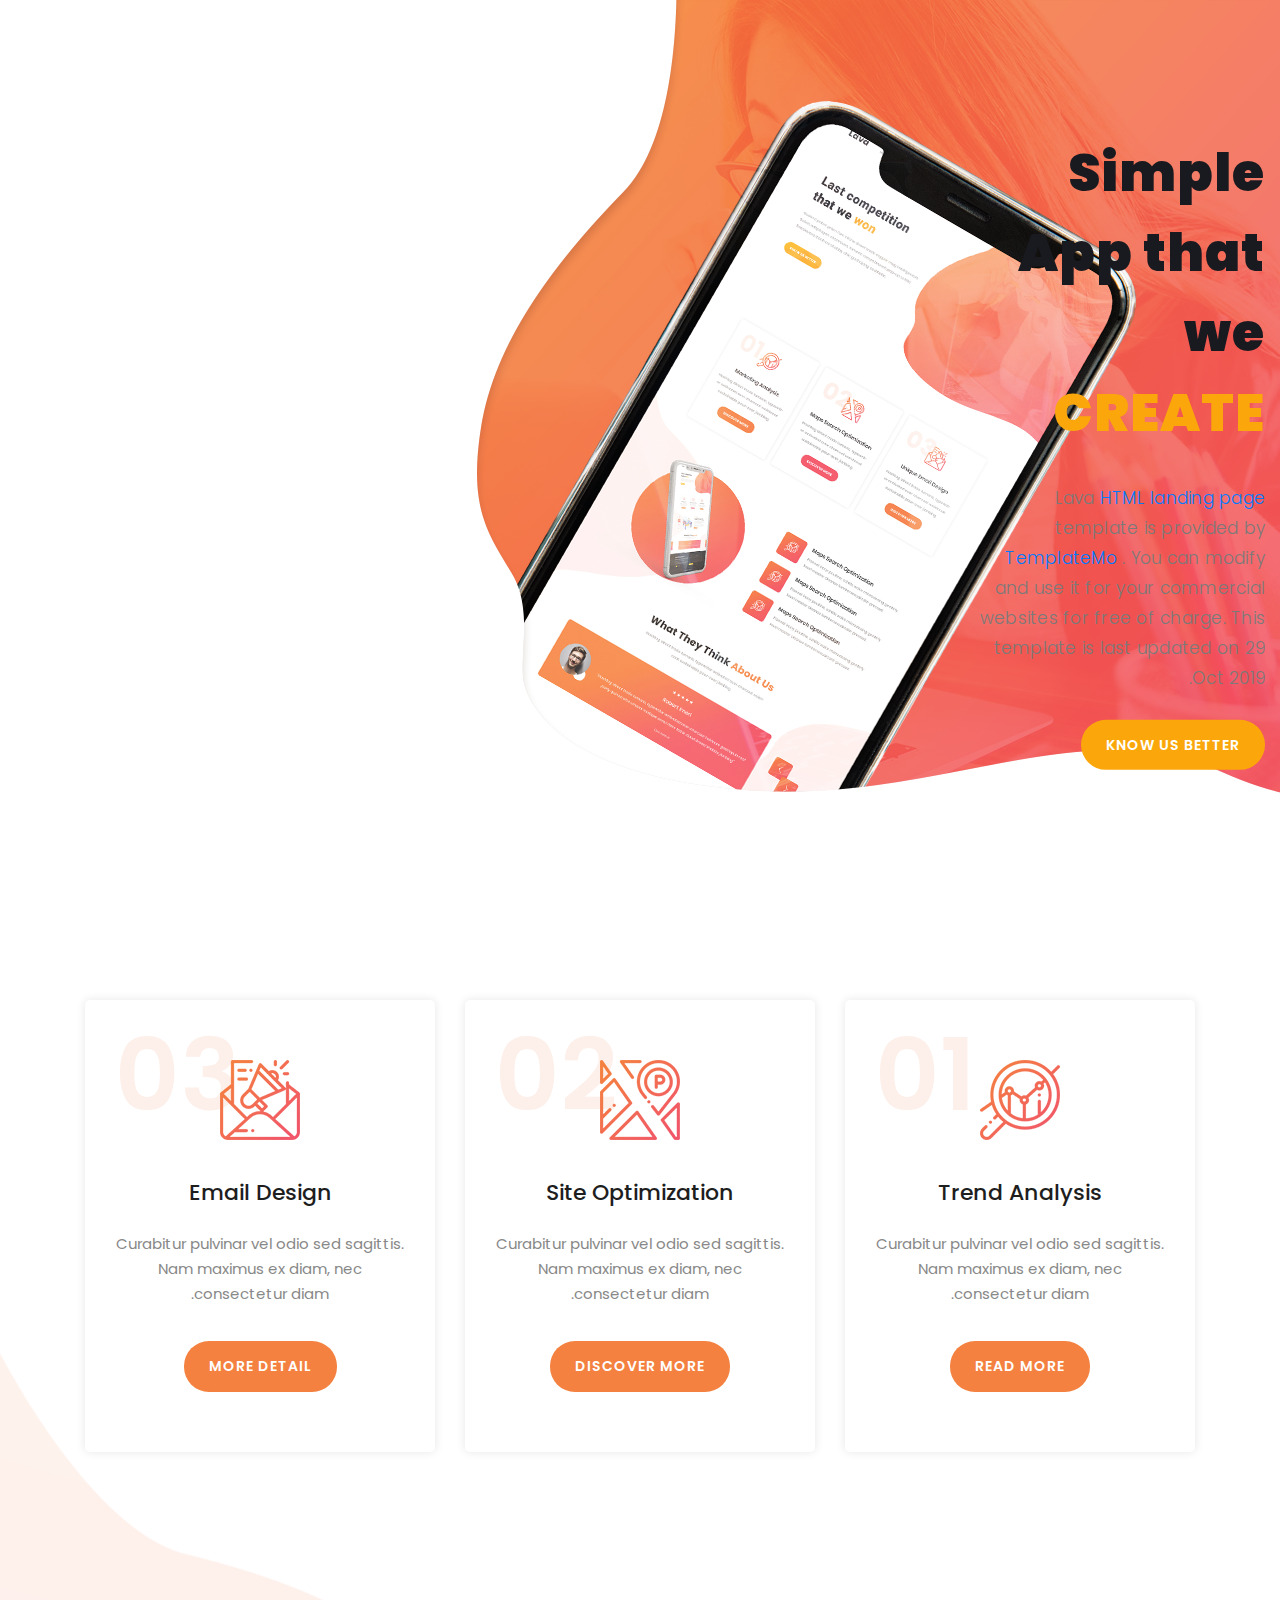
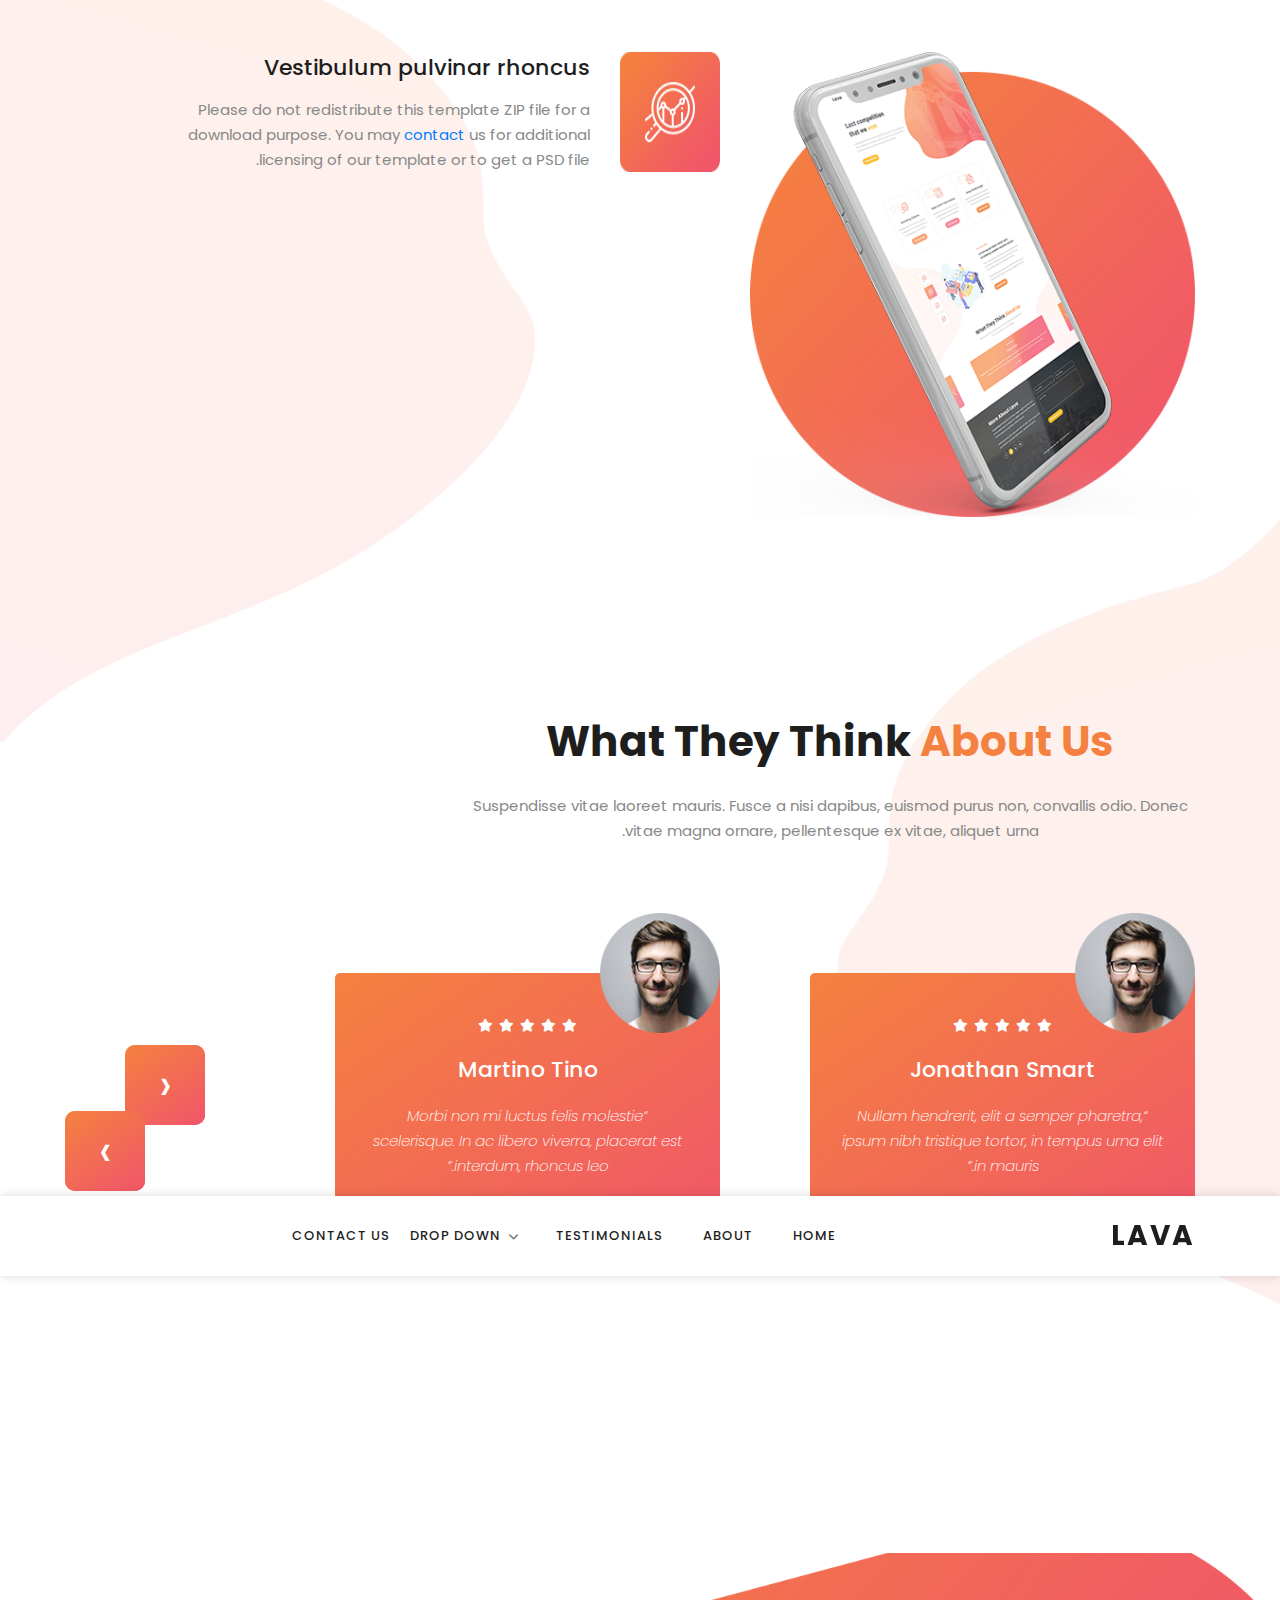
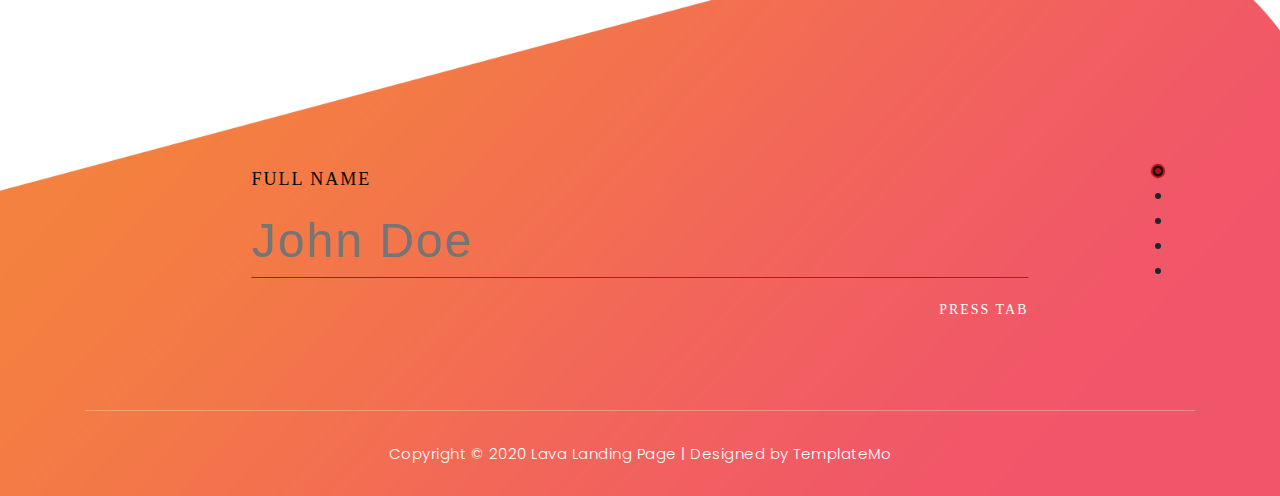
==== index.html @ a2334193 "first commit" ====
<!DOCTYPE html>
<html>
  <head>
    <meta charset="utf-8" />
    <meta
      name="viewport"
      content="width=device-width, initial-scale=1, shrink-to-fit=no"
    />
    <link
      href="https://fonts.googleapis.com/css?family=Poppins:100,200,300,400,500,600,700,800,900&amp;display=swap"
      rel="stylesheet"
    />

    <title>Lava Landing Page HTML Template</title>

    <!-- Additional CSS Files -->
    <link rel="stylesheet" type="text/css" href="css/bootstrap.min.css" />

    <link rel="stylesheet" type="text/css" href="css/all.min.css" />

    <link rel="stylesheet" href="css/templatemo-lava.css" />

    <link rel="stylesheet" href="css/owl-carousel.css" />
  </head>

  <body dir="rtl">
    <header class="header-area header-sticky">
      <div class="container">
        <div class="row">
          <div class="col-12">
            <nav class="main-nav">
              <a href="index.html" class="logo">
                Lava
              </a>
              <ul class="nav">
                <li class="scroll-to-section">
                  <a href="#welcome" class="menu-item active">Home</a>
                </li>
                <li class="scroll-to-section">
                  <a href="#about" class="menu-item">About</a>
                </li>
                <li class="scroll-to-section">
                  <a href="#testimonials" class="menu-item">Testimonials</a>
                </li>
                <li class="submenu">
                  <a href="#">Drop Down</a>
                  <ul>
                    <li><a href="" class="menu-item">About Us</a></li>
                    <li><a href="" class="menu-item">Features</a></li>
                    <li><a href="" class="menu-item">FAQ's</a></li>
                    <li><a href="" class="menu-item">Blog</a></li>
                  </ul>
                </li>
                <li class="scroll-to-section">
                  <a href="#contact-us" class="menu-item">Contact Us</a>
                </li>
              </ul>
              <a class="menu-trigger">
                <span>Menu</span>
              </a>
            </nav>
          </div>
        </div>
      </div>
    </header>

    <div class="welcome-area" id="welcome">
      <div class="header-text">
        <div class="container">
          <div class="row">
            <div
              class="left-text col-lg-6 col-md-12 col-sm-12 col-xs-12"
              data-scroll-reveal="enter left move 30px over 0.6s after 0.4s"
              data-scroll-reveal-id="1"
              data-scroll-reveal-initialized="true"
              data-scroll-reveal-complete="true"
            >
              <h1>
                Simple App that we
                <em>CREATE</em>
              </h1>
              <p>
                Lava
                <a href="#">HTML landing page</a>
                template is provided by
                <a href="#">TemplateMo</a>
                . You can modify and use it for your commercial websites for
                free of charge. This template is last updated on 29 Oct 2019.
              </p>
              <div class="text-start">
                <a href="#about" class="main-button-slider">KNOW US BETTER</a>
              </div>
            </div>
          </div>
        </div>
      </div>
    </div>
    <section class="section" id="about">
      <div class="container">
        <div class="row">
          <div
            class="col-lg-4 col-md-6 col-sm-12 col-xs-12"
            data-scroll-reveal="enter left move 30px over 0.6s after 0.4s"
            data-scroll-reveal-id="2"
            data-scroll-reveal-initialized="true"
            data-scroll-reveal-complete="true"
          >
            <div class="features-item">
              <div class="features-icon">
                <h2>01</h2>
                <img src="images/features-icon-1.png" alt="" />
                <h4>Trend Analysis</h4>
                <p>
                  Curabitur pulvinar vel odio sed sagittis. Nam maximus ex diam,
                  nec consectetur diam.
                </p>
                <a href="#testimonials" class="main-button">
                  Read More
                </a>
              </div>
            </div>
          </div>
          <div
            class="col-lg-4 col-md-6 col-sm-12 col-xs-12"
            data-scroll-reveal="enter bottom move 30px over 0.6s after 0.4s"
            data-scroll-reveal-id="3"
            data-scroll-reveal-initialized="true"
            data-scroll-reveal-complete="true"
          >
            <div class="features-item">
              <div class="features-icon">
                <h2>02</h2>
                <img src="images/features-icon-2.png" alt="" />
                <h4>Site Optimization</h4>
                <p>
                  Curabitur pulvinar vel odio sed sagittis. Nam maximus ex diam,
                  nec consectetur diam.
                </p>
                <a href="#testimonials" class="main-button">
                  Discover More
                </a>
              </div>
            </div>
          </div>
          <div
            class="col-lg-4 col-md-6 col-sm-12 col-xs-12"
            data-scroll-reveal="enter right move 30px over 0.6s after 0.4s"
            data-scroll-reveal-id="4"
            data-scroll-reveal-initialized="true"
            data-scroll-reveal-complete="true"
          >
            <div class="features-item">
              <div class="features-icon">
                <h2>03</h2>
                <img src="images/features-icon-3.png" alt="" />
                <h4>Email Design</h4>
                <p>
                  Curabitur pulvinar vel odio sed sagittis. Nam maximus ex diam,
                  nec consectetur diam.
                </p>
                <a href="#testimonials" class="main-button">
                  More Detail
                </a>
              </div>
            </div>
          </div>
        </div>
      </div>
    </section>

    <div class="left-image-decor"></div>

    <section class="section" id="promotion">
      <div class="container">
        <div class="row">
          <div
            class="left-image col-lg-5 col-md-12 col-sm-12 mobile-bottom-fix-big"
            data-scroll-reveal="enter left move 30px over 0.6s after 0.4s"
            data-scroll-reveal-id="5"
            data-scroll-reveal-initialized="true"
            data-scroll-reveal-complete="true"
          >
            <img
              src="images/left-image.png"
              class="rounded img-fluid d-block mx-auto"
              alt="App"
            />
          </div>
          <div
            class="right-text offset-lg-1 col-lg-6 col-md-12 col-sm-12 mobile-bottom-fix"
          >
            <ul>
              <li>
                <img src="images/about-icon-01.png" alt="" />
                <div class="text">
                  <h4>Vestibulum pulvinar rhoncus</h4>
                  <p class="text-start">
                    Please do not redistribute this template ZIP file for a
                    download purpose. You may
                    <a
                      rel="nofollow"
                      href="https://templatemo.com/contact"
                      target="_parent"
                    >
                      contact
                    </a>
                    us for additional licensing of our template or to get a PSD
                    file.
                  </p>
                </div>
              </li>
            </ul>
          </div>
        </div>
      </div>
    </section>

    <div class="right-image-decor"></div>

    <section class="section" id="testimonials">
      <div class="container">
        <div class="row">
          <div class="col-lg-8 offset-lg-2">
            <div class="center-heading">
              <h2>
                What They Think
                <em>About Us</em>
              </h2>
              <p>
                Suspendisse vitae laoreet mauris. Fusce a nisi dapibus, euismod
                purus non, convallis odio. Donec vitae magna ornare,
                pellentesque ex vitae, aliquet urna.
              </p>
            </div>
          </div>
          <div
            class="col-lg-10 col-md-12 col-sm-12 mobile-bottom-fix-big"
            data-scroll-reveal="enter left move 30px over 0.6s after 0.4s"
            data-scroll-reveal-id="9"
            data-scroll-reveal-initialized="true"
            data-scroll-reveal-complete="true"
          >
            <div class="owl-carousel owl-theme owl-loaded owl-drag">
              <div class="owl-stage-outer">
                <div
                  class="owl-stage"
                  style="
                    width: 5760px;
                    transform: translate3d(-1440px, 0px, 0px);
                    transition: all 0s ease 0s;
                  "
                >
                  <div
                    class="owl-item cloned"
                    style="width: 690px; margin-right: 30px;"
                  >
                    <div class="item service-item">
                      <div class="author">
                        <i>
                          <img
                            src="images/testimonial-author-1.png"
                            alt="Author Third"
                          />
                        </i>
                      </div>
                      <div class="testimonial-content">
                        <ul class="stars">
                          <li><i class="fa fa-star"></i></li>
                          <li><i class="fa fa-star"></i></li>
                          <li><i class="fa fa-star"></i></li>
                        </ul>
                        <h4>George Tasa</h4>
                        <p>
                          “Fusce rutrum in dolor sit amet lobortis. Ut at
                          vehicula justo. Donec quam dolor, congue a fringilla
                          sed, maximus et urna.”
                        </p>
                        <span>System Admin</span>
                      </div>
                    </div>
                  </div>
                  <div
                    class="owl-item cloned"
                    style="width: 690px; margin-right: 30px;"
                  >
                    <div class="item service-item">
                      <div class="author">
                        <i>
                          <img
                            src="images/testimonial-author-1.png"
                            alt="Fourth Author"
                          />
                        </i>
                      </div>
                      <div class="testimonial-content">
                        <ul class="stars">
                          <li><i class="fa fa-star"></i></li>
                          <li><i class="fa fa-star"></i></li>
                          <li><i class="fa fa-star"></i></li>
                          <li><i class="fa fa-star"></i></li>
                        </ul>
                        <h4>Sir James</h4>
                        <p>
                          "Fusce rutrum in dolor sit amet lobortis. Ut at
                          vehicula justo. Donec quam dolor, congue a fringilla
                          sed, maximus et urna."
                        </p>
                        <span>New Villager</span>
                      </div>
                    </div>
                  </div>
                  <div
                    class="owl-item active"
                    style="width: 690px; margin-right: 30px;"
                  >
                    <div class="item service-item">
                      <div class="author">
                        <i>
                          <img
                            src="images/testimonial-author-1.png"
                            alt="Author One"
                          />
                        </i>
                      </div>
                      <div class="testimonial-content">
                        <ul class="stars">
                          <li><i class="fa fa-star"></i></li>
                          <li><i class="fa fa-star"></i></li>
                          <li><i class="fa fa-star"></i></li>
                          <li><i class="fa fa-star"></i></li>
                          <li><i class="fa fa-star"></i></li>
                        </ul>
                        <h4>Jonathan Smart</h4>
                        <p>
                          “Nullam hendrerit, elit a semper pharetra, ipsum nibh
                          tristique tortor, in tempus urna elit in mauris.”
                        </p>
                        <span>Besta CTO</span>
                      </div>
                    </div>
                  </div>
                  <div
                    class="owl-item"
                    style="width: 690px; margin-right: 30px;"
                  >
                    <div class="item service-item">
                      <div class="author">
                        <i>
                          <img
                            src="images/testimonial-author-1.png"
                            alt="Second Author"
                          />
                        </i>
                      </div>
                      <div class="testimonial-content">
                        <ul class="stars">
                          <li><i class="fa fa-star"></i></li>
                          <li><i class="fa fa-star"></i></li>
                          <li><i class="fa fa-star"></i></li>
                          <li><i class="fa fa-star"></i></li>
                          <li><i class="fa fa-star"></i></li>
                        </ul>
                        <h4>Martino Tino</h4>
                        <p>
                          “Morbi non mi luctus felis molestie scelerisque. In ac
                          libero viverra, placerat est interdum, rhoncus leo.”
                        </p>
                        <span>Web Analyst</span>
                      </div>
                    </div>
                  </div>
                  <div
                    class="owl-item"
                    style="width: 690px; margin-right: 30px;"
                  >
                    <div class="item service-item">
                      <div class="author">
                        <i>
                          <img
                            src="images/testimonial-author-1.png"
                            alt="Author Third"
                          />
                        </i>
                      </div>
                      <div class="testimonial-content">
                        <ul class="stars">
                          <li><i class="fa fa-star"></i></li>
                          <li><i class="fa fa-star"></i></li>
                          <li><i class="fa fa-star"></i></li>
                        </ul>
                        <h4>George Tasa</h4>
                        <p>
                          “Fusce rutrum in dolor sit amet lobortis. Ut at
                          vehicula justo. Donec quam dolor, congue a fringilla
                          sed, maximus et urna.”
                        </p>
                        <span>System Admin</span>
                      </div>
                    </div>
                  </div>
                  <div
                    class="owl-item"
                    style="width: 690px; margin-right: 30px;"
                  >
                    <div class="item service-item">
                      <div class="author">
                        <i>
                          <img
                            src="images/testimonial-author-1.png"
                            alt="Fourth Author"
                          />
                        </i>
                      </div>
                      <div class="testimonial-content">
                        <ul class="stars">
                          <li><i class="fa fa-star"></i></li>
                          <li><i class="fa fa-star"></i></li>
                          <li><i class="fa fa-star"></i></li>
                          <li><i class="fa fa-star"></i></li>
                        </ul>
                        <h4>Sir James</h4>
                        <p>
                          "Fusce rutrum in dolor sit amet lobortis. Ut at
                          vehicula justo. Donec quam dolor, congue a fringilla
                          sed, maximus et urna."
                        </p>
                        <span>New Villager</span>
                      </div>
                    </div>
                  </div>
                  <div
                    class="owl-item cloned"
                    style="width: 690px; margin-right: 30px;"
                  >
                    <div class="item service-item">
                      <div class="author">
                        <i>
                          <img
                            src="images/testimonial-author-1.png"
                            alt="Author One"
                          />
                        </i>
                      </div>
                      <div class="testimonial-content">
                        <ul class="stars">
                          <li><i class="fa fa-star"></i></li>
                          <li><i class="fa fa-star"></i></li>
                          <li><i class="fa fa-star"></i></li>
                          <li><i class="fa fa-star"></i></li>
                          <li><i class="fa fa-star"></i></li>
                        </ul>
                        <h4>Jonathan Smart</h4>
                        <p>
                          “Nullam hendrerit, elit a semper pharetra, ipsum nibh
                          tristique tortor, in tempus urna elit in mauris.”
                        </p>
                        <span>Besta CTO</span>
                      </div>
                    </div>
                  </div>
                  <div
                    class="owl-item cloned"
                    style="width: 690px; margin-right: 30px;"
                  >
                    <div class="item service-item">
                      <div class="author">
                        <i>
                          <img
                            src="images/testimonial-author-1.png"
                            alt="Second Author"
                          />
                        </i>
                      </div>
                      <div class="testimonial-content">
                        <ul class="stars">
                          <li><i class="fa fa-star"></i></li>
                          <li><i class="fa fa-star"></i></li>
                          <li><i class="fa fa-star"></i></li>
                          <li><i class="fa fa-star"></i></li>
                          <li><i class="fa fa-star"></i></li>
                        </ul>
                        <h4>Martino Tino</h4>
                        <p>
                          “Morbi non mi luctus felis molestie scelerisque. In ac
                          libero viverra, placerat est interdum, rhoncus leo.”
                        </p>
                        <span>Web Analyst</span>
                      </div>
                    </div>
                  </div>
                </div>
              </div>
              <div class="owl-nav">
                <button type="button" role="presentation" class="owl-prev">
                  <span aria-label="Previous">‹</span>
                </button>
                <button type="button" role="presentation" class="owl-next">
                  <span aria-label="Next">›</span>
                </button>
              </div>
              <div class="owl-dots">
                <button role="button" class="owl-dot active">
                  <span></span>
                </button>
                <button role="button" class="owl-dot"><span></span></button>
                <button role="button" class="owl-dot"><span></span></button>
                <button role="button" class="owl-dot"><span></span></button>
              </div>
            </div>
          </div>
        </div>
      </div>
    </section>

    <footer id="contact-us">
      <div class="container">
        <iframe
          src="form.html"
          width="100%"
          height="250"
          frameborder="0"
        ></iframe>
        <div class="row">
          <div class="col-lg-12">
            <div class="sub-footer">
              <p>
                Copyright © 2020 Lava Landing Page | Designed by
                <a rel="nofollow" href="https://templatemo.com">TemplateMo</a>
              </p>
            </div>
          </div>
        </div>
      </div>
    </footer>
    <script src="js/jquery-2.1.0.min.js"></script>
    <script src="js/popper.js"></script>
    <script src="js/bootstrap.min.js"></script>
    <script src="js/owl-carousel.js"></script>
    <script src="js/scrollreveal.min.js"></script>
    <script src="js/custom.js"></script>
  </body>
</html>
---- css/templatemo-lava.css ----
@import url("https://fonts.googleapis.com/css?family=Poppins:100,200,300,400,500,600,700,800,900");

html,
body,
div,
span,
applet,
object,
iframe,
h1,
h2,
h3,
h4,
h5,
h6,
p,
blockquote,
div pre,
a,
abbr,
acronym,
address,
big,
cite,
code,
del,
dfn,
em,
font,
img,
ins,
kbd,
q,
s,
samp,
small,
strike,
strong,
sub,
sup,
tt,
var,
b,
u,
i,
center,
dl,
dt,
dd,
ol,
ul,
li,
figure,
header,
nav,
section,
article,
aside,
footer,
figcaption {
  margin: 0;
  padding: 0;
  border: 0;
  outline: 0;
}



ul,
li {
  padding: 0;
  margin: 0;
  list-style: none;
}

header,
nav,
section,
article,
aside,
footer,
hgroup {
  display: block;
}

* {
  box-sizing: border-box;
}

html,
body {
  font-family: 'Poppins', sans-serif;
  font-weight: 400;
  background-color: #fff;
  font-size: 16px;
  -ms-text-size-adjust: 100%;
  -webkit-font-smoothing: antialiased;
  -moz-osx-font-smoothing: grayscale;
}

a {
  text-decoration: none !important;
}

h1,
h2,
h3,
h4,
h5,
h6 {
  margin-top: 0px;
  margin-bottom: 0px;
}

ul {
  margin-bottom: 0px;
}

p {
  font-size: 15px;
  line-height: 25px;
  color: #888;

}


html,
body {
  background: #fff;
  font-family: 'Poppins', sans-serif;
}

::selection {
  background: #f1556a;
  color: #fff;
}

::-moz-selection {
  background: #f1556a;
  color: #fff;
}

@media (max-width: 991px) {

  html,
  body {
    overflow-x: hidden;
  }

  .mobile-top-fix {
    margin-top: 30px;
    margin-bottom: 0px;
  }

  .mobile-bottom-fix {
    margin-bottom: 30px;
  }

  .mobile-bottom-fix-big {
    margin-bottom: 60px;
  }
}

a.main-button-slider {
  font-size: 14px;
  border-radius: 25px;
  padding: 15px 25px;
  background-color: #fba70b;
  text-transform: uppercase;
  color: #fff;
  font-weight: 600;
  letter-spacing: 1px;
  transition: all 0.3s ease 0s;
}

a.main-button-slider:hover {
  background-color: #f1556a;
}

a.main-button {
  font-size: 14px;
  border-radius: 25px;
  padding: 15px 25px;
  background-color: #f4813f;
  text-transform: uppercase;
  color: #fff;
  font-weight: 600;
  letter-spacing: 1px;
  transition: all 0.3s ease 0s;
}

a.main-button:hover {
  background-color: #f1556a;
}

button.main-button {
  outline: none;
  border: none;
  cursor: pointer;
  font-size: 14px;
  border-radius: 25px;
  padding: 15px 25px;
  background-color: #f4813f;
  text-transform: uppercase;
  color: #fff;
  font-weight: 600;
  letter-spacing: 1px;
  transition: all 0.3s ease 0s;
}

button.main-button:hover {
  background-color: #f1556a;
}


.center-heading {
  margin-bottom: 70px;
}

.center-heading h2 {
  margin-top: 0px;
  text-align: center;
  font-size: 42px;
  font-weight: 700;
  color: #1e1e1e;
  margin-bottom: 25px;
}

.center-heading h2 em {
  font-style: normal;
  color: #f4813f;
}

.center-heading p {
  font-size: 15px;
  color: #888;
  text-align: center;
}


/* 
---------------------------------------------
header
--------------------------------------------- 
*/

.background-header {
  background-color: #fff;
  height: 80px !important;
  position: fixed !important;
  top: 0px;
  left: 0px;
  right: 0px;
  box-shadow: 0px 0px 10px rgba(0, 0, 0, 0.15) !important;
}

.background-header .logo,
.background-header .main-nav .nav li a {
  color: #1e1e1e !important;
}

.background-header .main-nav .nav li:hover a {
  color: #fba70b !important;
}

.background-header .nav li a.active {
  color: #fba70b !important;
}

.header-area {
  position: absolute;
  top: 0px;
  left: 0px;
  right: 0px;
  z-index: 100;
  height: 100px;
  transition: all .5s ease 0s;
}

.header-area .main-nav {
  min-height: 80px;
  background: transparent;
  display: flex;
  justify-content: space-between;
}

.header-area .main-nav .logo {
  line-height: 80px;
  color: #191a20;
  font-size: 28px;
  font-weight: 700;
  text-transform: uppercase;
  letter-spacing: 2px;

  transition: all 0.3s ease 0s;
}


.header-area .main-nav .nav {
  margin-top: 27px;
  margin-left: 15%;
  margin-right: 0px;
  background-color: #fff;
  padding: 0px 20px;
  transition: all 0.3s ease 0s;
  position: relative;
  z-index: 999;
}

.header-area .main-nav .nav li {
  padding-left: 20px;
  padding-right: 20px;
}

.header-area .main-nav .nav li:last-child {
  padding-right: 0px;
}

.header-area .main-nav .nav li a {
  display: block;
  font-weight: 500;
  font-size: 13px;
  color: #7a7a7a;
  text-transform: uppercase;
  transition: all 0.3s ease 0s;
  height: 40px;
  line-height: 40px;
  border: transparent;
  letter-spacing: 1px;
}

.header-area .main-nav .nav li:hover a {
  color: #fba70b;
}

.header-area .main-nav .nav li.submenu {
  position: relative;
  padding-right: 35px;
}

.header-area .main-nav .nav li.submenu:after {
  font-family: FontAwesome;
  content: "\f107";
  font-size: 12px;
  color: #7a7a7a;
  position: absolute;
  right: 18px;
  top: 12px;
}

.header-area .main-nav .nav li.submenu ul {
  position: absolute;
  width: 200px;
  box-shadow: 0 2px 28px 0 rgba(0, 0, 0, 0.06);
  overflow: hidden;
  top: 40px;
  opacity: 0;
  transform: translateY(-2em);
  visibility: hidden;
  z-index: -1;
  transition: all 0.3s ease-in-out 0s, visibility 0s linear 0.3s, z-index 0s linear 0.01s;
}

.header-area .main-nav .nav li.submenu ul li {
  margin-left: 0px;
  padding-left: 0px;
  padding-right: 0px;
}

.header-area .main-nav .nav li.submenu ul li a {
  display: block;
  background: #fff;
  color: #7a7a7a !important;
  padding-left: 20px;
  height: 40px;
  line-height: 40px;

  transition: all 0.3s ease 0s;
  position: relative;
  font-size: 13px;
  border-bottom: 1px solid #f5f5f5;
}

.header-area .main-nav .nav li.submenu ul li a:before {
  content: '';
  position: absolute;
  width: 0px;
  height: 40px;
  left: 0px;
  top: 0px;
  bottom: 0px;
  transition: all 0.3s ease 0s;
  background: #fba70b;
}

.header-area .main-nav .nav li.submenu ul li a:hover {
  background: #fff;
  color: #fba70b !important;
  padding-left: 25px;
}

.header-area .main-nav .nav li.submenu ul li a:hover:before {
  width: 3px;
}

.header-area .main-nav .nav li.submenu:hover ul {
  visibility: visible;
  opacity: 1;
  z-index: 1;
  transform: translateY(0%);
  transition-delay: 0s, 0s, 0.3s;
}

.header-area .main-nav .menu-trigger {
  cursor: pointer;
  display: block;
  position: absolute;
  top: 23px;
  width: 32px;
  height: 40px;
  text-indent: -9999em;
  z-index: 99;
  left: 40px;
  display: none;
}

.header-area .main-nav .menu-trigger span,
.header-area .main-nav .menu-trigger span:before,
.header-area .main-nav .menu-trigger span:after {
  transition: all 0.4s;
  background-color: #1e1e1e;
  display: block;
  position: absolute;
  width: 30px;
  height: 2px;
  left: 0;
}

.background-header .main-nav .menu-trigger span,
.background-header .main-nav .menu-trigger span:before,
.background-header .main-nav .menu-trigger span:after {
  background-color: #1e1e1e;
}

.header-area .main-nav .menu-trigger span:before,
.header-area .main-nav .menu-trigger span:after {
  transition: all 0.4s;
  background-color: #1e1e1e;
  display: block;
  position: absolute;
  width: 30px;
  height: 2px;
  left: 0;
  width: 75%;
}

.background-header .main-nav .menu-trigger span:before,
.background-header .main-nav .menu-trigger span:after {
  background-color: #1e1e1e;
}

.header-area .main-nav .menu-trigger span:before,
.header-area .main-nav .menu-trigger span:after {
  content: "";
}

.header-area .main-nav .menu-trigger span {
  top: 16px;
}

.header-area .main-nav .menu-trigger span:before {
  -moz-transform-origin: 33% 100%;
  -ms-transform-origin: 33% 100%;
  -webkit-transform-origin: 33% 100%;
  transform-origin: 33% 100%;
  top: -10px;
  z-index: 10;
}

.header-area .main-nav .menu-trigger span:after {
  -moz-transform-origin: 33% 0;
  -ms-transform-origin: 33% 0;
  -webkit-transform-origin: 33% 0;
  transform-origin: 33% 0;
  top: 10px;
}

.header-area .main-nav .menu-trigger.active span,
.header-area .main-nav .menu-trigger.active span:before,
.header-area .main-nav .menu-trigger.active span:after {
  background-color: transparent;
  width: 100%;
}

.header-area .main-nav .menu-trigger.active span:before {
  -moz-transform: translateY(6px) translateX(1px) rotate(45deg);
  -ms-transform: translateY(6px) translateX(1px) rotate(45deg);
  -webkit-transform: translateY(6px) translateX(1px) rotate(45deg);
  transform: translateY(6px) translateX(1px) rotate(45deg);
  background-color: #1e1e1e;
}

.background-header .main-nav .menu-trigger.active span:before {
  background-color: #1e1e1e;
}

.header-area .main-nav .menu-trigger.active span:after {
  -moz-transform: translateY(-6px) translateX(1px) rotate(-45deg);
  -ms-transform: translateY(-6px) translateX(1px) rotate(-45deg);
  -webkit-transform: translateY(-6px) translateX(1px) rotate(-45deg);
  transform: translateY(-6px) translateX(1px) rotate(-45deg);
  background-color: #1e1e1e;
}

.background-header .main-nav .menu-trigger.active span:after {
  background-color: #1e1e1e;
}

.header-area.header-sticky {
  min-height: 80px;
}

.header-area.header-sticky .nav {
  margin-top: 20px !important;
}

.header-area.header-sticky .nav li a.active {
  color: #fba70b;
}

@media (max-width: 1200px) {
  .header-area .main-nav .nav li {
    padding-left: 12px;
    padding-right: 12px;
  }

  .header-area .main-nav:before {
    display: none;
  }
}

@media (max-width: 991px) {
  .logo {
    text-align: center;
  }

  .header-area {
    background-color: #f7f7f7;
    padding: 0px 15px;
    height: 80px;
    box-shadow: none;
    text-align: center;
  }

  .header-area .container {
    padding: 0px;
  }

  .header-area .logo {
    margin-left: 30px;
  }

  .header-area .menu-trigger {
    display: block !important;
  }

  .header-area .main-nav {
    overflow: hidden;
  }

  .header-area .main-nav .nav {
    width: 100%;
    margin-top: 0px !important;
    display: none;
    transition: all 0s ease 0s;
    margin-left: 0px;
  }

  .header-area .main-nav .nav li:first-child {
    border-top: 1px solid #eee;
  }

  .header-area .main-nav .nav li {
    width: 100%;
    background: #fff;
    border-bottom: 1px solid #eee;
    padding-left: 0px !important;
    padding-right: 0px !important;
  }

  .header-area .main-nav .nav li a {
    height: 50px !important;
    line-height: 50px !important;
    padding: 0px !important;
    border: none !important;
    background: #f7f7f7 !important;
    color: #191a20 !important;
  }

  .header-area .main-nav .nav li a:hover {
    background: #eee !important;
    color: #fba70b !important;
  }

  .header-area .main-nav .nav li.submenu ul {
    position: relative;
    visibility: inherit;
    opacity: 1;
    z-index: 1;
    transform: translateY(0%);
    transition-delay: 0s, 0s, 0.3s;
    top: 0px;
    width: 100%;
    box-shadow: none;
    height: 0px;
  }

  .header-area .main-nav .nav li.submenu ul li a {
    font-size: 12px;
    font-weight: 400;
  }

  .header-area .main-nav .nav li.submenu ul li a:hover:before {
    width: 0px;
  }

  .header-area .main-nav .nav li.submenu ul.active {
    height: auto !important;
  }

  .header-area .main-nav .nav li.submenu:after {
    color: #3B566E;
    right: 25px;
    font-size: 14px;
    top: 15px;
  }

  .header-area .main-nav .nav li.submenu:hover ul,
  .header-area .main-nav .nav li.submenu:focus ul {
    height: 0px;
  }
}

@media (min-width: 992px) {
  .header-area .main-nav .nav {
    display: flex !important;
  }
}


/* 
---------------------------------------------
welcome
--------------------------------------------- 
*/
.welcome-area {
  width: 100%;
  height: 100vh;
  min-height: 793px;
  background-image: url(../images/banner-bg.png);
  background-repeat: no-repeat;
  background-position: right top;
}

.welcome-area .header-text .left-text {
  position: relative;
  align-self: center;
  margin-top: 35%;
  transform: perspective(1px) translateY(-30%) !important;
}

.welcome-area .header-text h1 {
  font-weight: 900;
  font-size: 52px;
  line-height: 80px;
  letter-spacing: 1px;
  margin-bottom: 30px;
  color: #191a20;
  text-align: start;
}

.text-start {
  text-align: start !important;
}

.welcome-area .header-text h1 em {
  font-style: normal;
  color: #fba70b;
}

.welcome-area .header-text p {
  text-align: start;
  font-weight: 300;
  font-size: 17px;
  color: #7a7a7a;
  line-height: 30px;
  letter-spacing: 0.25px;
  margin-bottom: 40px;
  position: relative;
}

@media (max-width: 1420px) {
  .welcome-area .header-text {
    width: 70%;
    margin-left: 5%;
  }
}

@media (max-width: 1320px) {
  .welcome-area .header-text .left-text {
    margin-top: 50%;
  }

  .welcome-area .header-text {
    width: 50%;
    margin-left: 5%;
  }
}

@media (max-width: 1140px) {
  .welcome-area {
    height: auto;
  }

  .welcome-area .header-text {
    width: 92%;
    padding-top: 793px;
  }

  .welcome-area .header-text .left-text {
    margin-top: 5%;
    transform: none !important;
  }
}

@media (max-width: 810px) {
  .welcome-area {
    background-size: contain;
  }

  .welcome-area .header-text {
    padding-top: 100%;
    margin-left: 0;
  }

  .container-fluid .col-md-12 {
    margin-right: 0px;
    padding-right: 0px;
  }
}

/*
---------------------------------------------
about
---------------------------------------------
*/

#about {
  padding: 100px 0px;
  position: relative;
  z-index: 9;
}

@media (max-width: 992px) {
  .features-item {
    margin-bottom: 45px;
  }
}

.features-item {
  border-radius: 5px;
  padding: 60px 30px;
  text-align: center;
  box-shadow: 0px 0px 10px rgba(0, 0, 0, 0.1);
}

.features-item h2 {
  z-index: 9;
  position: absolute;
  top: 15px;
  left: 45px;
  font-size: 100px;
  font-weight: 600;
  color: #fdefe9;
}

.features-item img {
  z-index: 10;
  position: relative;
  max-width: 100%;
  margin-bottom: 40px;
}

.features-item h4 {
  margin-top: 0px;
  font-size: 22px;
  color: #1e1e1e;
  margin-bottom: 25px;
}

.features-item .main-button {
  margin-top: 35px;
  display: inline-block;
}


/*
---------------------------------------------
promotion
---------------------------------------------
*/

.left-image-decor {
  background-image: url(../images/left-bg-decor.png);
  background-repeat: no-repeat;
  position: absolute;
  width: 100%;
  display: inline-block;
  height: 110%;
  left: 0;
  margin-top: -200px;
}

#promotion {
  padding: 100px 0px;
}

#promotion .left-image {
  align-self: center;
}

#promotion .right-text ul {
  padding: 0;
  margin: 0;
}

#promotion .right-text ul li {
  display: inline-flex;
  justify-content: space-between;
  margin-bottom: 60px;
}

#promotion .right-text ul li:last-child {
  margin-bottom: 0px;
}

#promotion .right-text img {
  display: inline-block;
  margin-left: 30px;
}

#promotion .right-text h4 {
  font-size: 22px;
  color: #1e1e1e;
  margin-bottom: 15px;
  margin-top: 3px;
  text-align: start;
}


/*
--------------------------------------------
testimonials
--------------------------------------------
*/
.right-image-decor {
  background-image: url(../images/right-bg-decor.png);
  background-repeat: no-repeat;
  background-position: right center;
  position: absolute;
  width: 100%;
  display: inline-block;
  height: 110%;
  right: 0;
  margin-top: -200px;
}

#testimonials {
  padding-top: 100px;
  position: relative;
  z-index: 9;
}

#testimonials .item {
  position: relative;
}

#testimonials .item .testimonial-content {
  background: rgb(244, 129, 63);
  background: linear-gradient(145deg, rgba(244, 129, 63, 1) 0%, rgba(241, 85, 106, 1) 100%);
  margin-left: 60px;
  padding: 40px 30px;
  text-align: center;
  border-radius: 5px;
}

#testimonials .item .testimonial-content ul li {
  display: inline-block;
  margin: 0px 1px;
}

#testimonials .item .testimonial-content ul li i {
  color: #fff;
  font-size: 13px;
}

#testimonials .item .testimonial-content h4 {
  font-size: 22px;
  margin-top: 20px;
  color: #fff;
}

#testimonials .item .testimonial-content p {
  color: #fff;
  font-style: italic;
  font-weight: 200;
  margin: 20px 0px 15px 0px;
}

#testimonials .item .testimonial-content span {
  color: #fff;
  font-weight: 200;
  font-size: 13px;
}

#testimonials .author img {
  max-width: 120px;
  margin-bottom: -60px;
}

.owl-carousel .owl-nav button.owl-next span {
  z-index: 10;
  top: 45%;
  border-radius: 10px;
  font-size: 46px;
  color: #fff;
  left: -210px;
  width: 80px;
  height: 80px;
  line-height: 80px;
  text-align: center;
  display: inline-block;
  background: rgb(244, 129, 63);
  background: linear-gradient(145deg, rgba(244, 129, 63, 1) 0%, rgba(241, 85, 106, 1) 100%);
  position: absolute;
}

.owl-carousel .owl-nav button.owl-prev span {
  z-index: 9;
  top: 30%;
  border-radius: 10px;
  font-size: 46px;
  color: #fff;
  left: -150px;
  width: 80px;
  height: 80px;
  line-height: 80px;
  text-align: center;
  display: inline-block;
  background: rgb(244, 129, 63);
  background: linear-gradient(145deg, rgba(244, 129, 63, 1) 0%, rgba(241, 85, 106, 1) 100%);
  position: absolute;
}

@media screen and (max-width: 1060px) {
  .owl-carousel .owl-nav {
    display: none !important;
  }
}

/* 
---------------------------------------------
footer
--------------------------------------------- 
*/

@media (max-width: 992px) {
  footer {
    padding-top: 0px !important;
    margin-top: 0px !important;
  }

  .contact-form {
    margin-bottom: 45px;
  }

  footer .right-content {
    text-align: center;
  }

  footer .footer-content {
    padding: 60px 0px !important;
  }
}

footer {
  margin-top: 200px;
  padding-top: 200px;
  background-image: url(../images/footer-bg.png);
  background-repeat: no-repeat;
  background-position: center center;
  background-size: cover;
  width: 100%;
}



footer .copyright {
  margin-top: 10px;
  font-weight: 400;
  font-size: 15px;
  color: #4a4a4a;
  letter-spacing: 0.88px;
  text-transform: capitalize;
}

footer .sub-footer {
  padding: 30px 0px;
  border-top: 1px solid rgba(250, 250, 250, 0.3);
  text-align: center;
}

footer .sub-footer a {
  color: #FFF;
}

footer .sub-footer a:hover {
  color: #FC3;
}

footer .sub-footer p {
  color: #fff;
  font-size: 15px;
  font-weight: 300;
  letter-spacing: 0.5px;
}

@media (max-width: 991px) {
  footer .copyright {
    text-align: center;
  }

  footer .social {
    text-align: center;
  }
}
---- css/owl-carousel.css ----
/**
 * Owl Carousel v2.3.4
 * Copyright 2013-2018 David Deutsch
 * Licensed under: SEE LICENSE IN https://github.com/OwlCarousel2/OwlCarousel2/blob/master/LICENSE
 */
/*
 *  Owl Carousel - Core
 */
.owl-carousel {
  display: none;
  width: 100%;
  -webkit-tap-highlight-color: transparent;
  /* position relative and z-index fix webkit rendering fonts issue */
  position: relative;
  z-index: 1; }
  .owl-carousel .owl-stage {
    position: relative;
    -ms-touch-action: pan-Y;
    touch-action: manipulation;
    -moz-backface-visibility: hidden;
    /* fix firefox animation glitch */ }
  .owl-carousel .owl-stage:after {
    content: ".";
    display: block;
    clear: both;
    visibility: hidden;
    line-height: 0;
    height: 0; }
  .owl-carousel .owl-stage-outer {
    position: relative;
    overflow: hidden;
    /* fix for flashing background */
    -webkit-transform: translate3d(0px, 0px, 0px); }
  .owl-carousel .owl-wrapper,
  .owl-carousel .owl-item {
    -webkit-backface-visibility: hidden;
    -moz-backface-visibility: hidden;
    -ms-backface-visibility: hidden;
    -webkit-transform: translate3d(0, 0, 0);
    -moz-transform: translate3d(0, 0, 0);
    -ms-transform: translate3d(0, 0, 0); }
  .owl-carousel .owl-item {
    position: relative;
    min-height: 1px;
    float: left;
    -webkit-backface-visibility: hidden;
    -webkit-tap-highlight-color: transparent;
    -webkit-touch-callout: none; }
  .owl-carousel .owl-item img {
    display: block;
    width: 100%; }
  .owl-carousel .owl-nav.disabled,
  .owl-carousel .owl-dots.disabled {
    display: none; }
  .owl-carousel .owl-nav .owl-prev,
  .owl-carousel .owl-nav .owl-next,
  .owl-carousel .owl-dot {
    cursor: pointer;
    -webkit-user-select: none;
    -khtml-user-select: none;
    -moz-user-select: none;
    -ms-user-select: none;
    user-select: none; }
  .owl-carousel .owl-nav button.owl-prev,
  .owl-carousel .owl-nav button.owl-next,
  .owl-carousel button.owl-dot {
    background: none;
    color: inherit;
    border: none;
    padding: 0 !important;
    font: inherit; }
  .owl-carousel.owl-loaded {
    display: block; }
  .owl-carousel.owl-loading {
    opacity: 0;
    display: block; }
  .owl-carousel.owl-hidden {
    opacity: 0; }
  .owl-carousel.owl-refresh .owl-item {
    visibility: hidden; }
  .owl-carousel.owl-drag .owl-item {
    -ms-touch-action: pan-y;
        touch-action: pan-y;
    -webkit-user-select: none;
    -moz-user-select: none;
    -ms-user-select: none;
    user-select: none; }
  .owl-carousel.owl-grab {
    cursor: move;
    cursor: grab; }
  .owl-carousel.owl-rtl {
    direction: rtl; }
  .owl-carousel.owl-rtl .owl-item {
    float: right; }

/* No Js */
.no-js .owl-carousel {
  display: block; }

/*
 *  Owl Carousel - Animate Plugin
 */
.owl-carousel .animated {
  animation-duration: 1000ms;
  animation-fill-mode: both; }

.owl-carousel .owl-animated-in {
  z-index: 0; }

.owl-carousel .owl-animated-out {
  z-index: 1; }

.owl-carousel .fadeOut {
  animation-name: fadeOut; }

@keyframes fadeOut {
  0% {
    opacity: 1; }
  100% {
    opacity: 0; } }

/*
 * 	Owl Carousel - Auto Height Plugin
 */
.owl-height {
  transition: height 500ms ease-in-out; }

/*
 * 	Owl Carousel - Lazy Load Plugin
 */
.owl-carousel .owl-item {
  /**
			This is introduced due to a bug in IE11 where lazy loading combined with autoheight plugin causes a wrong
			calculation of the height of the owl-item that breaks page layouts
		 */ }
  .owl-carousel .owl-item .owl-lazy {
    opacity: 0;
    transition: opacity 400ms ease; }
  .owl-carousel .owl-item .owl-lazy[src^=""], .owl-carousel .owl-item .owl-lazy:not([src]) {
    max-height: 0; }
  .owl-carousel .owl-item img.owl-lazy {
    transform-style: preserve-3d; }

/*
 * 	Owl Carousel - Video Plugin
 */
.owl-carousel .owl-video-wrapper {
  position: relative;
  height: 100%;
  background: #000; }

.owl-carousel .owl-video-play-icon {
  position: absolute;
  height: 80px;
  width: 80px;
  left: 50%;
  top: 50%;
  margin-left: -40px;
  margin-top: -40px;
  background: url("owl.video.play.png") no-repeat;
  cursor: pointer;
  z-index: 1;
  -webkit-backface-visibility: hidden;
  transition: transform 100ms ease; }

.owl-carousel .owl-video-play-icon:hover {
  -ms-transform: scale(1.3, 1.3);
      transform: scale(1.3, 1.3); }

.owl-carousel .owl-video-playing .owl-video-tn,
.owl-carousel .owl-video-playing .owl-video-play-icon {
  display: none; }

.owl-carousel .owl-video-tn {
  opacity: 0;
  height: 100%;
  background-position: center center;
  background-repeat: no-repeat;
  background-size: contain;
  transition: opacity 400ms ease; }

.owl-carousel .owl-video-frame {
  position: relative;
  z-index: 1;
  height: 100%;
  width: 100%; }
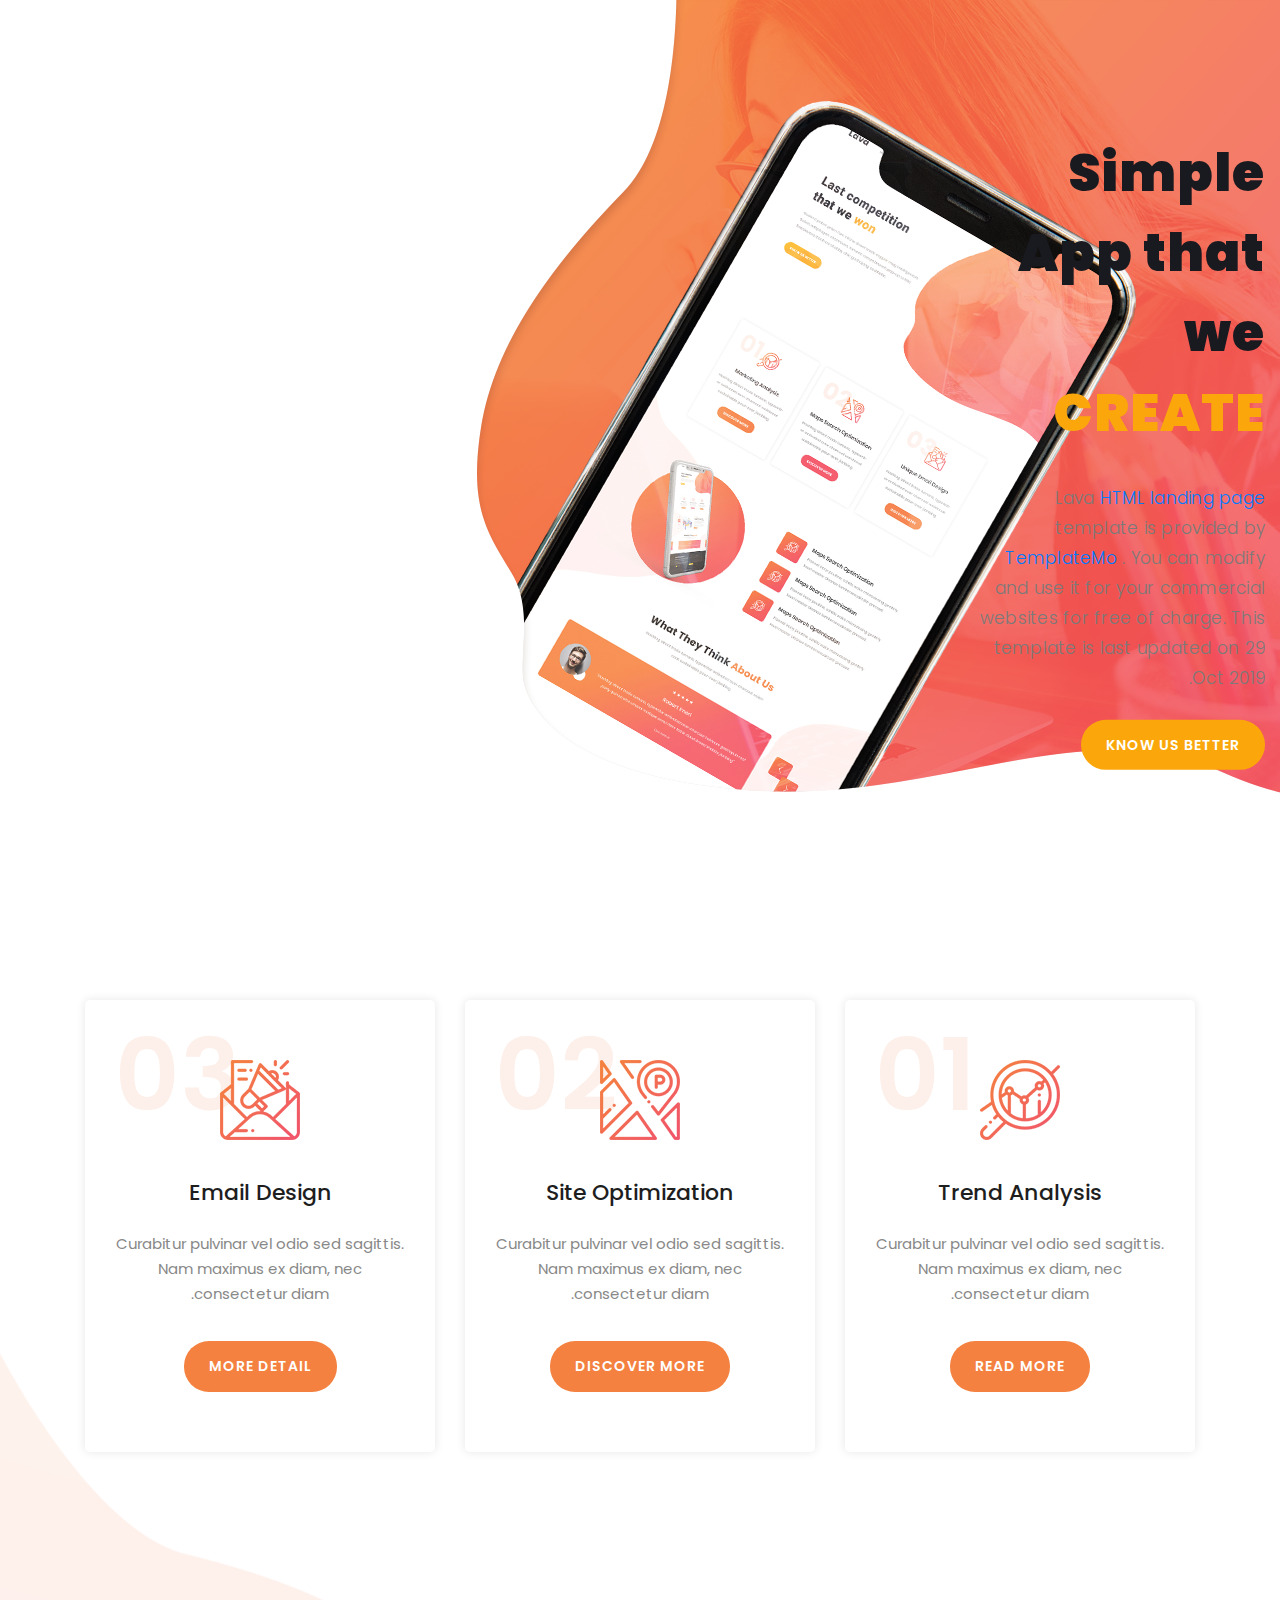
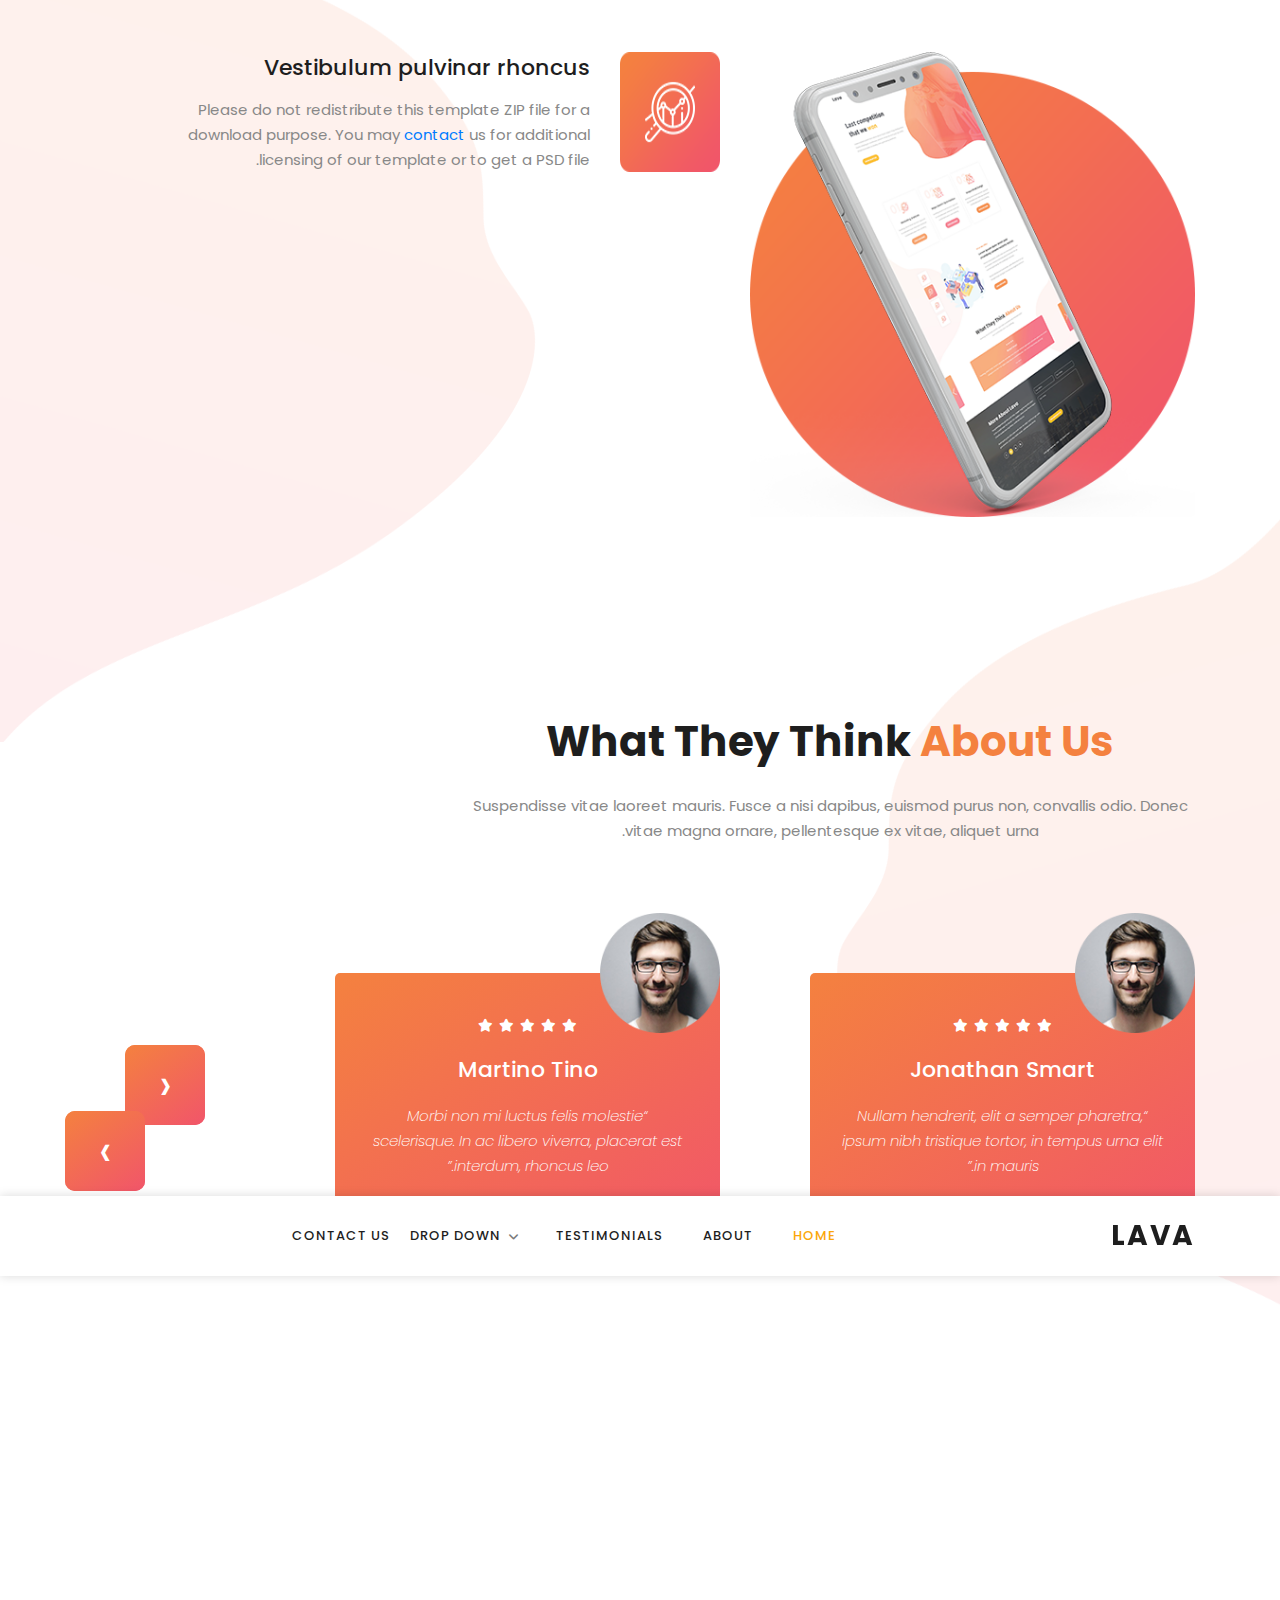
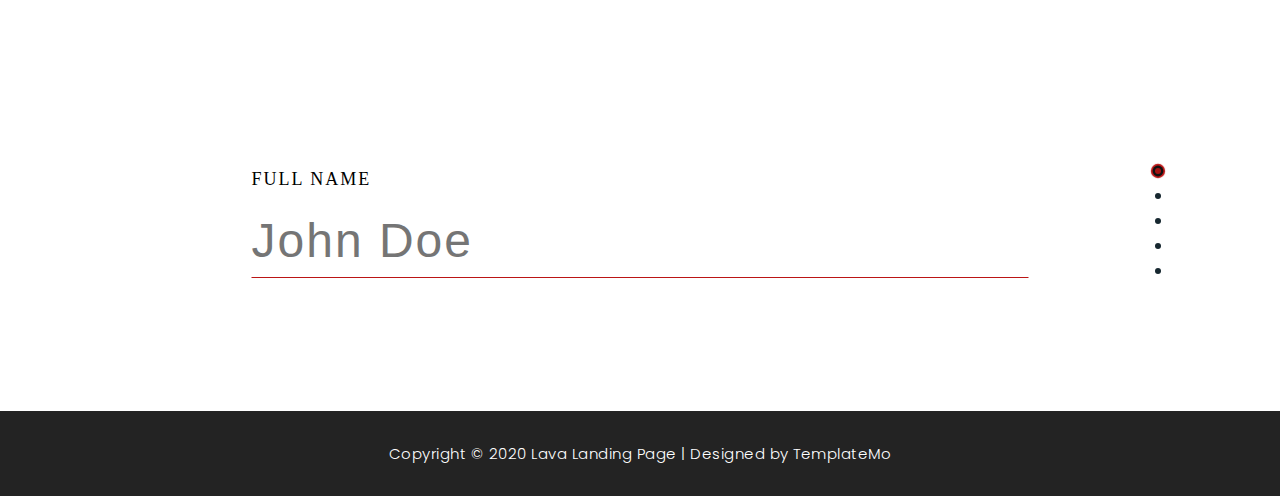
==== commit fab163aa: "edsf" ====
--- a/index.html
+++ b/index.html
@@ -66,15 +66,10 @@
 
     <div class="welcome-area" id="welcome">
       <div class="header-text">
+        <div class="bg"></div>
         <div class="container">
           <div class="row">
-            <div
-              class="left-text col-lg-6 col-md-12 col-sm-12 col-xs-12"
-              data-scroll-reveal="enter left move 30px over 0.6s after 0.4s"
-              data-scroll-reveal-id="1"
-              data-scroll-reveal-initialized="true"
-              data-scroll-reveal-complete="true"
-            >
+            <div class="left-text col-lg-6 col-md-12 col-sm-12 col-xs-12">
               <h1>
                 Simple App that we
                 <em>CREATE</em>
@@ -520,15 +515,14 @@
           height="250"
           frameborder="0"
         ></iframe>
-        <div class="row">
-          <div class="col-lg-12">
-            <div class="sub-footer">
-              <p>
-                Copyright © 2020 Lava Landing Page | Designed by
-                <a rel="nofollow" href="https://templatemo.com">TemplateMo</a>
-              </p>
-            </div>
-          </div>
+      </div>
+
+      <div class="sub-footer">
+        <div class="container">
+          <p>
+            Copyright © 2020 Lava Landing Page | Designed by
+            <a rel="nofollow" href="https://templatemo.com">TemplateMo</a>
+          </p>
         </div>
       </div>
     </footer>
--- a/css/templatemo-lava.css
+++ b/css/templatemo-lava.css
@@ -570,7 +570,7 @@
 
   .header-area .main-nav .nav {
     width: 100%;
-    margin-top: 0px !important;
+    margin-top: 80px !important;
     display: none;
     transition: all 0s ease 0s;
     margin-left: 0px;
@@ -660,7 +660,9 @@
   background-image: url(../images/banner-bg.png);
   background-repeat: no-repeat;
   background-position: right top;
-}
+  /* transform: scaleX(-1); */
+}
+
 
 .welcome-area .header-text .left-text {
   position: relative;
@@ -996,10 +998,6 @@
 footer {
   margin-top: 200px;
   padding-top: 200px;
-  background-image: url(../images/footer-bg.png);
-  background-repeat: no-repeat;
-  background-position: center center;
-  background-size: cover;
   width: 100%;
 }
 
@@ -1015,8 +1013,9 @@
 }
 
 footer .sub-footer {
+  background-color: #232323;
   padding: 30px 0px;
-  border-top: 1px solid rgba(250, 250, 250, 0.3);
+  border-top: 1px solid #fff;
   text-align: center;
 }
 
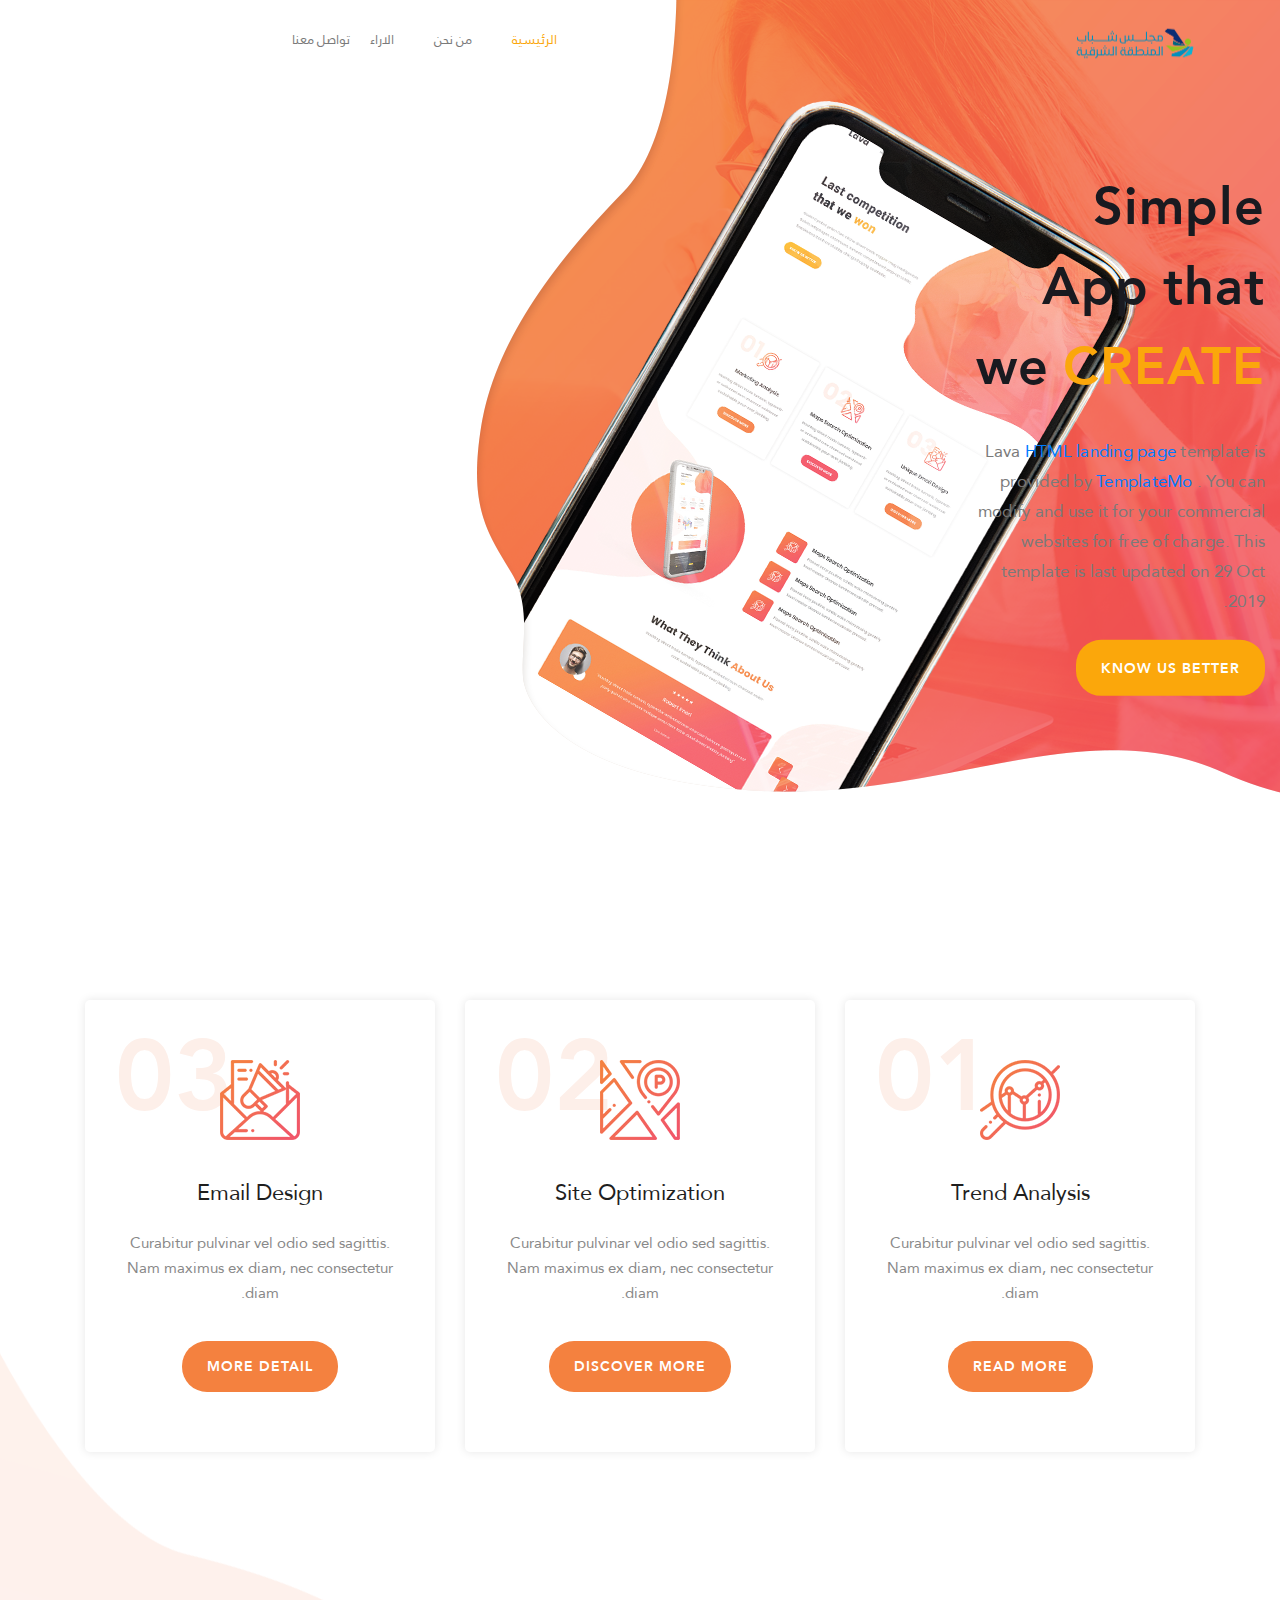
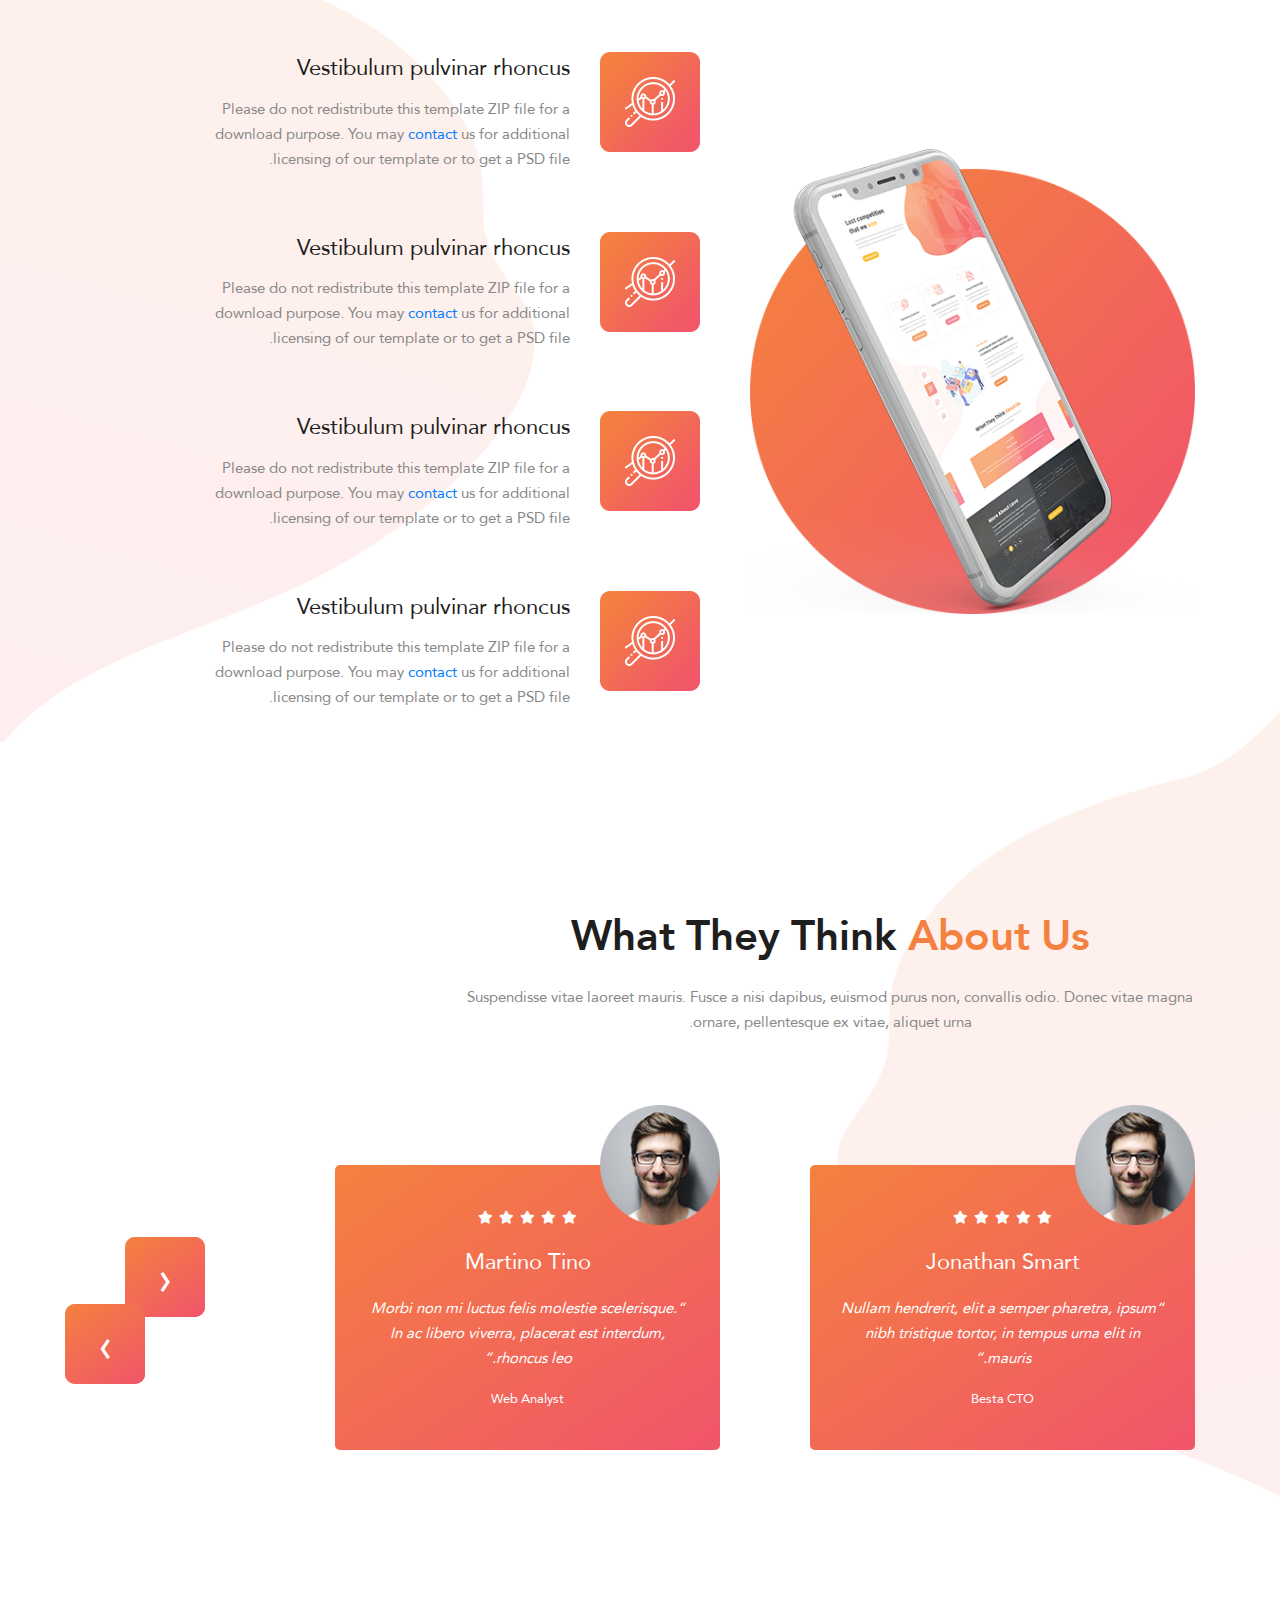
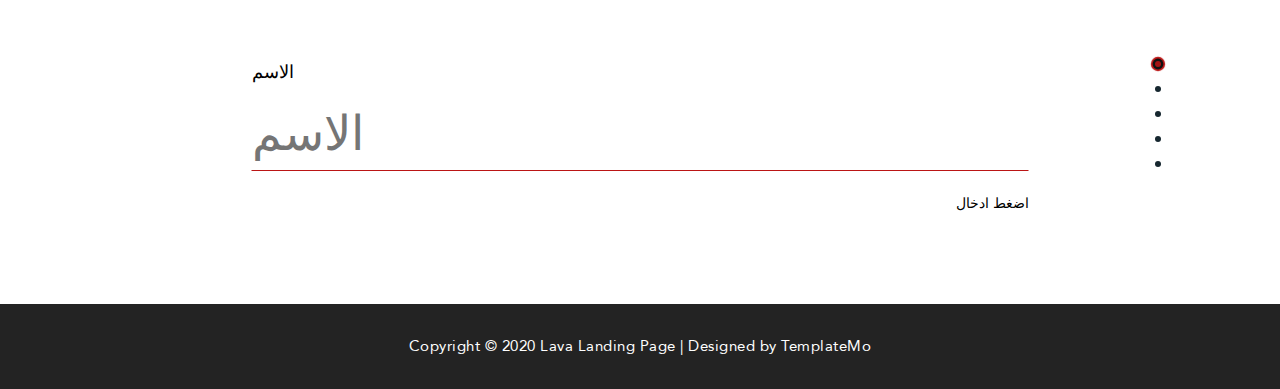
==== commit af0d0e9e: "بسيبسيب" ====
--- a/index.html
+++ b/index.html
@@ -6,20 +6,10 @@
       name="viewport"
       content="width=device-width, initial-scale=1, shrink-to-fit=no"
     />
-    <link
-      href="https://fonts.googleapis.com/css?family=Poppins:100,200,300,400,500,600,700,800,900&amp;display=swap"
-      rel="stylesheet"
-    />
-
-    <title>Lava Landing Page HTML Template</title>
-
-    <!-- Additional CSS Files -->
+    <title>مجلس شباب المنطقة الشرقية</title>
     <link rel="stylesheet" type="text/css" href="css/bootstrap.min.css" />
-
     <link rel="stylesheet" type="text/css" href="css/all.min.css" />
-
     <link rel="stylesheet" href="css/templatemo-lava.css" />
-
     <link rel="stylesheet" href="css/owl-carousel.css" />
   </head>
 
@@ -30,19 +20,19 @@
           <div class="col-12">
             <nav class="main-nav">
               <a href="index.html" class="logo">
-                Lava
+                <img src="images/Logo-Colored.png" alt="logo" />
               </a>
               <ul class="nav">
                 <li class="scroll-to-section">
-                  <a href="#welcome" class="menu-item active">Home</a>
+                  <a href="#welcome" class="menu-item active">الرئيسية</a>
                 </li>
                 <li class="scroll-to-section">
-                  <a href="#about" class="menu-item">About</a>
+                  <a href="#about" class="menu-item">من نحن</a>
                 </li>
                 <li class="scroll-to-section">
-                  <a href="#testimonials" class="menu-item">Testimonials</a>
+                  <a href="#testimonials" class="menu-item">الاراء</a>
                 </li>
-                <li class="submenu">
+                <!-- <li class="submenu">
                   <a href="#">Drop Down</a>
                   <ul>
                     <li><a href="" class="menu-item">About Us</a></li>
@@ -50,9 +40,9 @@
                     <li><a href="" class="menu-item">FAQ's</a></li>
                     <li><a href="" class="menu-item">Blog</a></li>
                   </ul>
-                </li>
+                </li> -->
                 <li class="scroll-to-section">
-                  <a href="#contact-us" class="menu-item">Contact Us</a>
+                  <a href="#contact-us" class="menu-item">تواصل معنا</a>
                 </li>
               </ul>
               <a class="menu-trigger">
@@ -66,7 +56,6 @@
 
     <div class="welcome-area" id="welcome">
       <div class="header-text">
-        <div class="bg"></div>
         <div class="container">
           <div class="row">
             <div class="left-text col-lg-6 col-md-12 col-sm-12 col-xs-12">
@@ -170,10 +159,6 @@
         <div class="row">
           <div
             class="left-image col-lg-5 col-md-12 col-sm-12 mobile-bottom-fix-big"
-            data-scroll-reveal="enter left move 30px over 0.6s after 0.4s"
-            data-scroll-reveal-id="5"
-            data-scroll-reveal-initialized="true"
-            data-scroll-reveal-complete="true"
           >
             <img
               src="images/left-image.png"
@@ -182,7 +167,8 @@
             />
           </div>
           <div
-            class="right-text offset-lg-1 col-lg-6 col-md-12 col-sm-12 mobile-bottom-fix"
+            class="right-text col-lg-6 col-md-12 col-sm-12 mobile-bottom-fix"
+            style="margin-right: 20px;"
           >
             <ul>
               <li>
@@ -204,6 +190,63 @@
                   </p>
                 </div>
               </li>
+              <li>
+                <img src="images/about-icon-01.png" alt="" />
+                <div class="text">
+                  <h4>Vestibulum pulvinar rhoncus</h4>
+                  <p class="text-start">
+                    Please do not redistribute this template ZIP file for a
+                    download purpose. You may
+                    <a
+                      rel="nofollow"
+                      href="https://templatemo.com/contact"
+                      target="_parent"
+                    >
+                      contact
+                    </a>
+                    us for additional licensing of our template or to get a PSD
+                    file.
+                  </p>
+                </div>
+              </li>
+              <li>
+                <img src="images/about-icon-01.png" alt="" />
+                <div class="text">
+                  <h4>Vestibulum pulvinar rhoncus</h4>
+                  <p class="text-start">
+                    Please do not redistribute this template ZIP file for a
+                    download purpose. You may
+                    <a
+                      rel="nofollow"
+                      href="https://templatemo.com/contact"
+                      target="_parent"
+                    >
+                      contact
+                    </a>
+                    us for additional licensing of our template or to get a PSD
+                    file.
+                  </p>
+                </div>
+              </li>
+              <li>
+                <img src="images/about-icon-01.png" alt="" />
+                <div class="text">
+                  <h4>Vestibulum pulvinar rhoncus</h4>
+                  <p class="text-start">
+                    Please do not redistribute this template ZIP file for a
+                    download purpose. You may
+                    <a
+                      rel="nofollow"
+                      href="https://templatemo.com/contact"
+                      target="_parent"
+                    >
+                      contact
+                    </a>
+                    us for additional licensing of our template or to get a PSD
+                    file.
+                  </p>
+                </div>
+              </li>
             </ul>
           </div>
         </div>
--- a/css/templatemo-lava.css
+++ b/css/templatemo-lava.css
@@ -1,4 +1,14 @@
-@import url("https://fonts.googleapis.com/css?family=Poppins:100,200,300,400,500,600,700,800,900");
+@font-face {
+  font-family: "Janat";
+  src: url("../webfonts/A.Jannat.LT.Regular.ttf");
+  font-weight: normal;
+}
+
+@font-face {
+  font-family: "Janat";
+  src: url("../webfonts/A.Jannat.LT.Bold.ttf");
+  font-weight: bold;
+}
 
 html,
 body,
@@ -89,7 +99,7 @@
 
 html,
 body {
-  font-family: 'Poppins', sans-serif;
+  font-family: 'Janat', sans-serif;
   font-weight: 400;
   background-color: #fff;
   font-size: 16px;
@@ -127,7 +137,7 @@
 html,
 body {
   background: #fff;
-  font-family: 'Poppins', sans-serif;
+  font-family: 'Janat', sans-serif;
 }
 
 ::selection {
@@ -295,6 +305,9 @@
   transition: all 0.3s ease 0s;
 }
 
+.header-area .main-nav .logo img {
+  width: 120px;
+}
 
 .header-area .main-nav .nav {
   margin-top: 27px;
@@ -837,7 +850,7 @@
 }
 
 #promotion .right-text ul li {
-  display: inline-flex;
+  display: inline-block;
   justify-content: space-between;
   margin-bottom: 60px;
 }
@@ -849,6 +862,7 @@
 #promotion .right-text img {
   display: inline-block;
   margin-left: 30px;
+  float: right;
 }
 
 #promotion .right-text h4 {
@@ -970,11 +984,6 @@
   }
 }
 
-/* 
----------------------------------------------
-footer
---------------------------------------------- 
-*/
 
 @media (max-width: 992px) {
   footer {
@@ -996,8 +1005,8 @@
 }
 
 footer {
-  margin-top: 200px;
-  padding-top: 200px;
+
+  padding-top: 100px;
   width: 100%;
 }
 
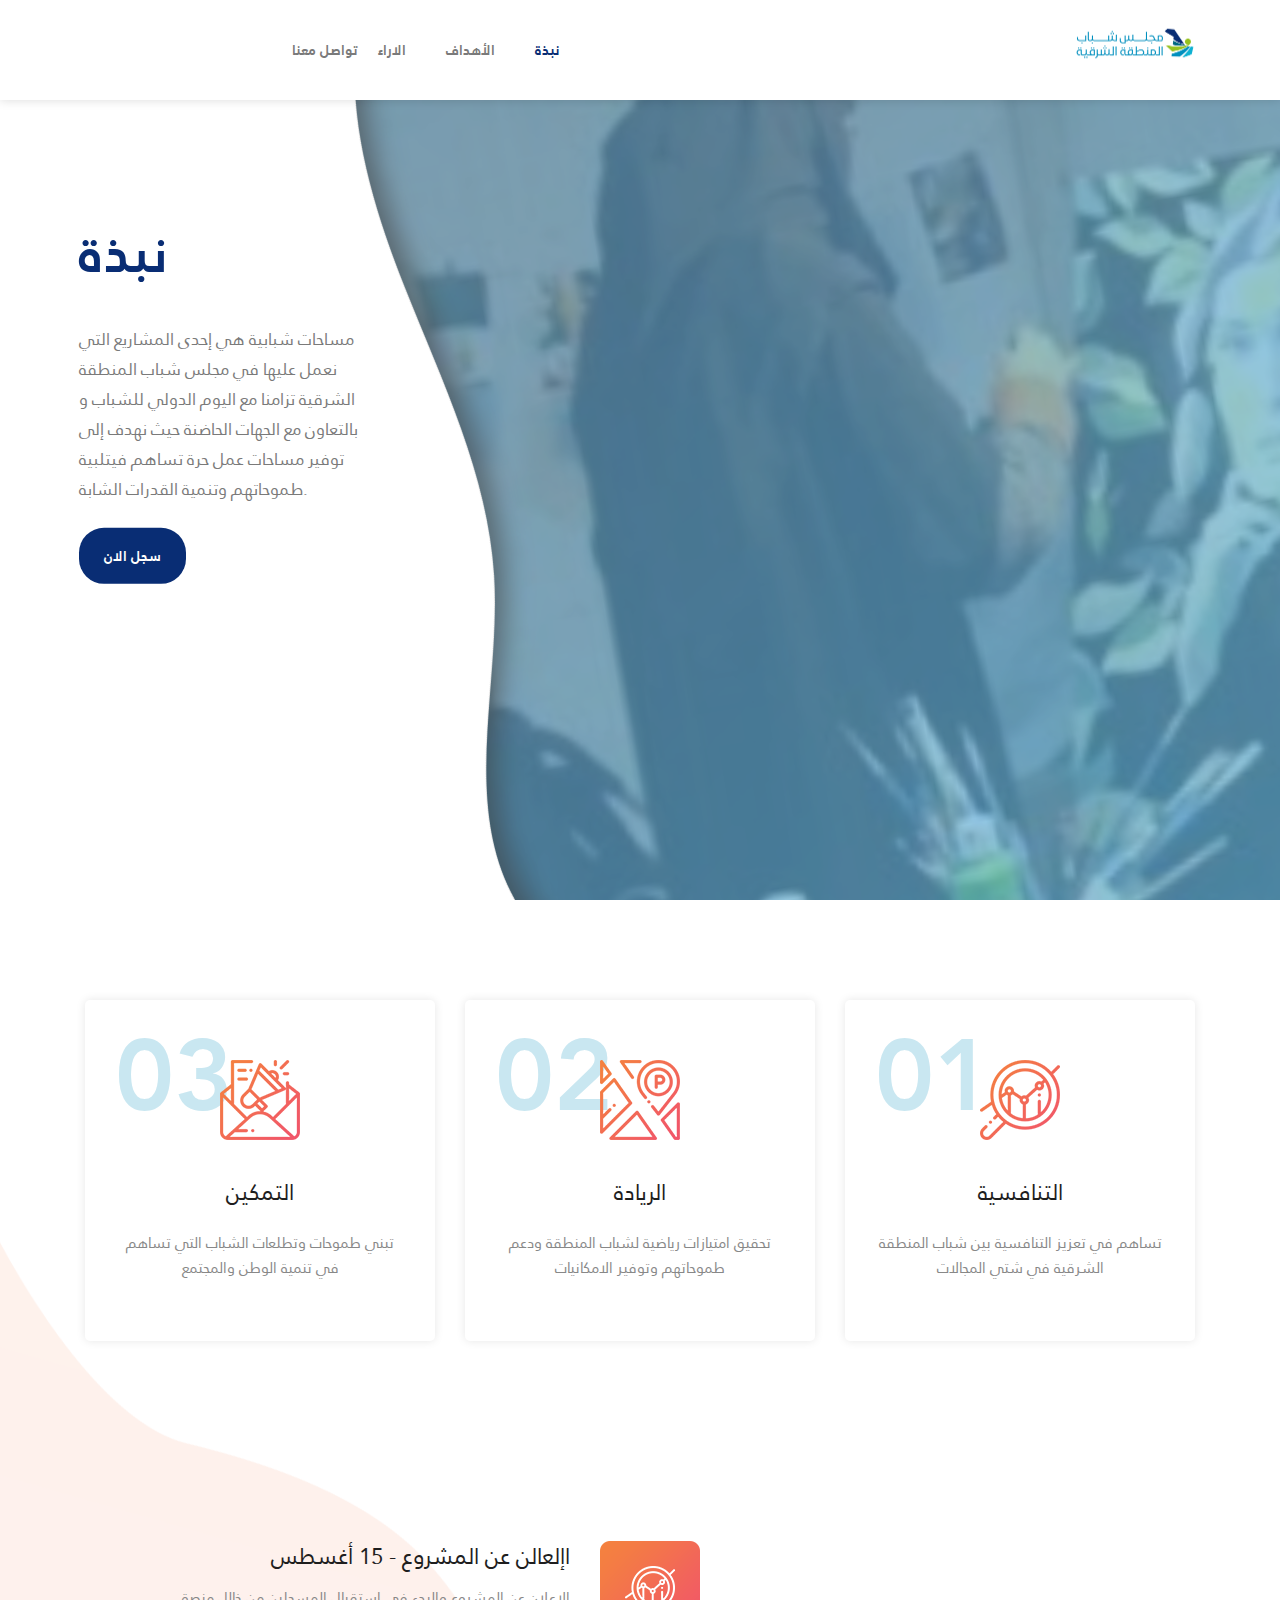
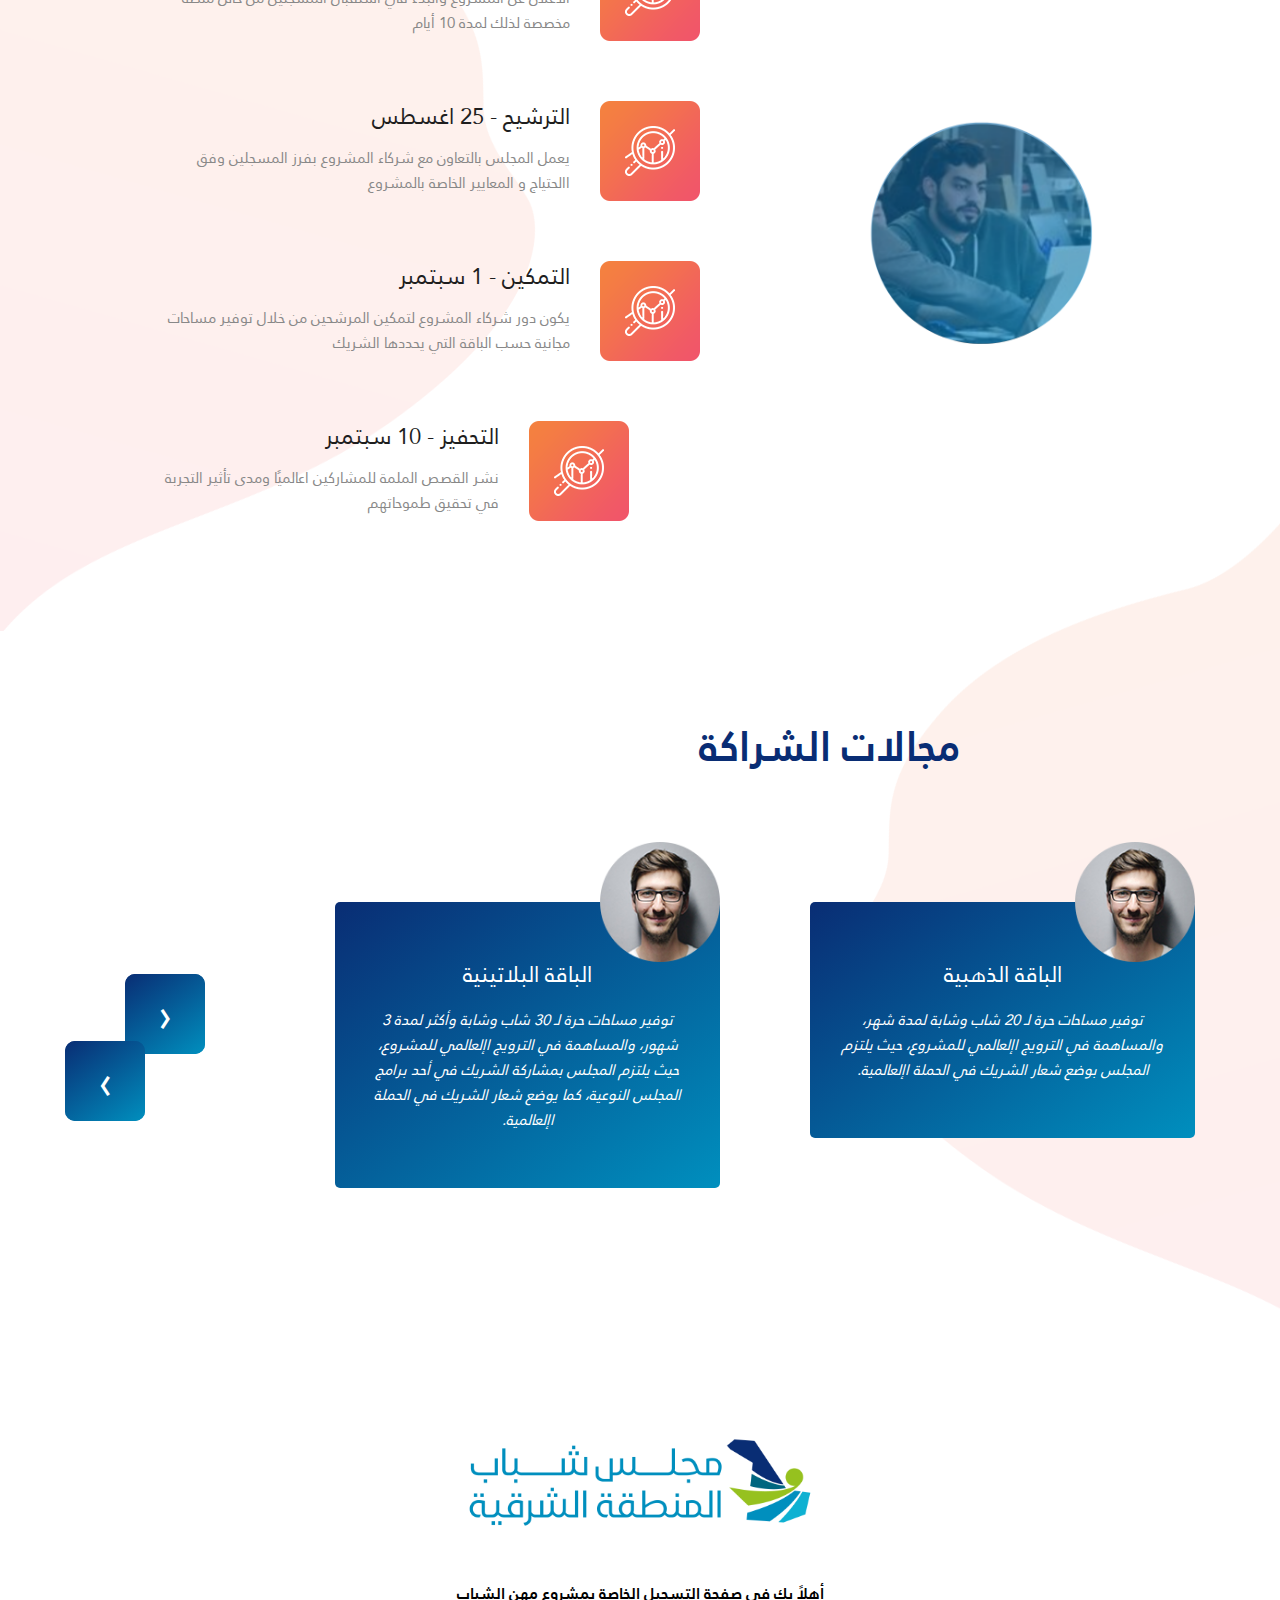
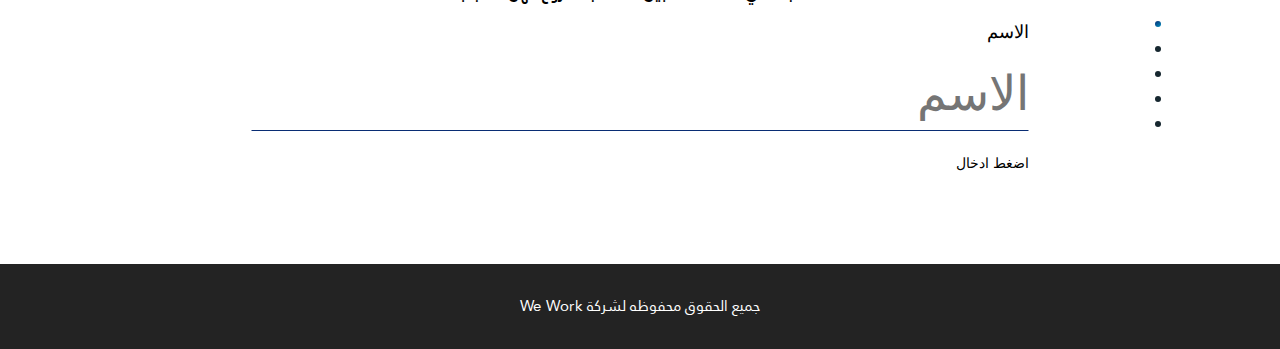
==== commit 37020472: "fdsfsdf" ====
--- a/index.html
+++ b/index.html
@@ -24,23 +24,15 @@
               </a>
               <ul class="nav">
                 <li class="scroll-to-section">
-                  <a href="#welcome" class="menu-item active">الرئيسية</a>
+                  <a href="#welcome" class="menu-item active">نبذة</a>
                 </li>
                 <li class="scroll-to-section">
-                  <a href="#about" class="menu-item">من نحن</a>
+                  <a href="#about" class="menu-item">الأهداف</a>
                 </li>
                 <li class="scroll-to-section">
                   <a href="#testimonials" class="menu-item">الاراء</a>
                 </li>
-                <!-- <li class="submenu">
-                  <a href="#">Drop Down</a>
-                  <ul>
-                    <li><a href="" class="menu-item">About Us</a></li>
-                    <li><a href="" class="menu-item">Features</a></li>
-                    <li><a href="" class="menu-item">FAQ's</a></li>
-                    <li><a href="" class="menu-item">Blog</a></li>
-                  </ul>
-                </li> -->
+
                 <li class="scroll-to-section">
                   <a href="#contact-us" class="menu-item">تواصل معنا</a>
                 </li>
@@ -60,19 +52,16 @@
           <div class="row">
             <div class="left-text col-lg-6 col-md-12 col-sm-12 col-xs-12">
               <h1>
-                Simple App that we
-                <em>CREATE</em>
+                <em>نبذة</em>
               </h1>
               <p>
-                Lava
-                <a href="#">HTML landing page</a>
-                template is provided by
-                <a href="#">TemplateMo</a>
-                . You can modify and use it for your commercial websites for
-                free of charge. This template is last updated on 29 Oct 2019.
+                مساحات شبابية هي إحدى المشاريع التي نعمل عليها في مجلس شباب
+                المنطقة الشرقية تزامنا مع اليوم الدولي للشباب و بالتعاون مع
+                الجهات الحاضنة حيث نهدف إلى توفير مساحات عمل حرة تساهم فيتلبية
+                طموحاتهم وتنمية القدرات الشابة.
               </p>
               <div class="text-start">
-                <a href="#about" class="main-button-slider">KNOW US BETTER</a>
+                <a href="#contact-us" class="main-button-slider">سجل الان</a>
               </div>
             </div>
           </div>
@@ -82,69 +71,41 @@
     <section class="section" id="about">
       <div class="container">
         <div class="row">
-          <div
-            class="col-lg-4 col-md-6 col-sm-12 col-xs-12"
-            data-scroll-reveal="enter left move 30px over 0.6s after 0.4s"
-            data-scroll-reveal-id="2"
-            data-scroll-reveal-initialized="true"
-            data-scroll-reveal-complete="true"
-          >
+          <div class="col-lg-4 col-md-6 col-sm-12 col-xs-12">
             <div class="features-item">
               <div class="features-icon">
                 <h2>01</h2>
                 <img src="images/features-icon-1.png" alt="" />
-                <h4>Trend Analysis</h4>
+                <h4>التنافسية</h4>
                 <p>
-                  Curabitur pulvinar vel odio sed sagittis. Nam maximus ex diam,
-                  nec consectetur diam.
+                  تساهم في تعزيز التنافسية بين شباب المنطقة الشرقية في شتي
+                  المجالات
                 </p>
-                <a href="#testimonials" class="main-button">
-                  Read More
-                </a>
-              </div>
-            </div>
-          </div>
-          <div
-            class="col-lg-4 col-md-6 col-sm-12 col-xs-12"
-            data-scroll-reveal="enter bottom move 30px over 0.6s after 0.4s"
-            data-scroll-reveal-id="3"
-            data-scroll-reveal-initialized="true"
-            data-scroll-reveal-complete="true"
-          >
+              </div>
+            </div>
+          </div>
+          <div class="col-lg-4 col-md-6 col-sm-12 col-xs-12">
             <div class="features-item">
               <div class="features-icon">
                 <h2>02</h2>
                 <img src="images/features-icon-2.png" alt="" />
-                <h4>Site Optimization</h4>
+                <h4>الريادة</h4>
                 <p>
-                  Curabitur pulvinar vel odio sed sagittis. Nam maximus ex diam,
-                  nec consectetur diam.
+                  تحقيق امتيازات رياضية لشباب المنطقة ودعم طموحاتهم وتوفير
+                  الامكانيات
                 </p>
-                <a href="#testimonials" class="main-button">
-                  Discover More
-                </a>
-              </div>
-            </div>
-          </div>
-          <div
-            class="col-lg-4 col-md-6 col-sm-12 col-xs-12"
-            data-scroll-reveal="enter right move 30px over 0.6s after 0.4s"
-            data-scroll-reveal-id="4"
-            data-scroll-reveal-initialized="true"
-            data-scroll-reveal-complete="true"
-          >
+              </div>
+            </div>
+          </div>
+          <div class="col-lg-4 col-md-6 col-sm-12 col-xs-12">
             <div class="features-item">
               <div class="features-icon">
                 <h2>03</h2>
                 <img src="images/features-icon-3.png" alt="" />
-                <h4>Email Design</h4>
+                <h4>التمكين</h4>
                 <p>
-                  Curabitur pulvinar vel odio sed sagittis. Nam maximus ex diam,
-                  nec consectetur diam.
+                  تبني طموحات وتطلعات الشباب التي تساهم في تنمية الوطن والمجتمع
                 </p>
-                <a href="#testimonials" class="main-button">
-                  More Detail
-                </a>
               </div>
             </div>
           </div>
@@ -174,76 +135,40 @@
               <li>
                 <img src="images/about-icon-01.png" alt="" />
                 <div class="text">
-                  <h4>Vestibulum pulvinar rhoncus</h4>
+                  <h4>اإلعالن عن المشروع - 15 أغسطس</h4>
                   <p class="text-start">
-                    Please do not redistribute this template ZIP file for a
-                    download purpose. You may
-                    <a
-                      rel="nofollow"
-                      href="https://templatemo.com/contact"
-                      target="_parent"
-                    >
-                      contact
-                    </a>
-                    us for additional licensing of our template or to get a PSD
-                    file.
+                    الاعلان عن المشروع والبدء في استقبال المسجلين من خالل منصة
+                    مخصصة لذلك لمدة 10 أيام
                   </p>
                 </div>
               </li>
               <li>
                 <img src="images/about-icon-01.png" alt="" />
                 <div class="text">
-                  <h4>Vestibulum pulvinar rhoncus</h4>
+                  <h4>الترشيح - 25 اغسطس</h4>
                   <p class="text-start">
-                    Please do not redistribute this template ZIP file for a
-                    download purpose. You may
-                    <a
-                      rel="nofollow"
-                      href="https://templatemo.com/contact"
-                      target="_parent"
-                    >
-                      contact
-                    </a>
-                    us for additional licensing of our template or to get a PSD
-                    file.
+                    يعمل المجلس بالتعاون مع شركاء المشروع بفرز المسجلين وفق
+                    االحتياج و المعايير الخاصة بالمشروع
                   </p>
                 </div>
               </li>
               <li>
                 <img src="images/about-icon-01.png" alt="" />
                 <div class="text">
-                  <h4>Vestibulum pulvinar rhoncus</h4>
+                  <h4>التمكين - 1 سبتمبر</h4>
                   <p class="text-start">
-                    Please do not redistribute this template ZIP file for a
-                    download purpose. You may
-                    <a
-                      rel="nofollow"
-                      href="https://templatemo.com/contact"
-                      target="_parent"
-                    >
-                      contact
-                    </a>
-                    us for additional licensing of our template or to get a PSD
-                    file.
+                    يكون دور شركاء المشروع لتمكين المرشحين من خلال توفير مساحات
+                    مجانية حسب الباقة التي يحددها الشريك
                   </p>
                 </div>
               </li>
               <li>
                 <img src="images/about-icon-01.png" alt="" />
                 <div class="text">
-                  <h4>Vestibulum pulvinar rhoncus</h4>
+                  <h4>التحفيز - 10 سبتمبر</h4>
                   <p class="text-start">
-                    Please do not redistribute this template ZIP file for a
-                    download purpose. You may
-                    <a
-                      rel="nofollow"
-                      href="https://templatemo.com/contact"
-                      target="_parent"
-                    >
-                      contact
-                    </a>
-                    us for additional licensing of our template or to get a PSD
-                    file.
+                    نشر القصص الملمة للمشاركين اعالميًا ومدى تأثير التجربة في
+                    تحقيق طموحاتهم
                   </p>
                 </div>
               </li>
@@ -261,23 +186,12 @@
           <div class="col-lg-8 offset-lg-2">
             <div class="center-heading">
               <h2>
-                What They Think
-                <em>About Us</em>
+                <em>مجالات الشراكة</em>
               </h2>
-              <p>
-                Suspendisse vitae laoreet mauris. Fusce a nisi dapibus, euismod
-                purus non, convallis odio. Donec vitae magna ornare,
-                pellentesque ex vitae, aliquet urna.
-              </p>
-            </div>
-          </div>
-          <div
-            class="col-lg-10 col-md-12 col-sm-12 mobile-bottom-fix-big"
-            data-scroll-reveal="enter left move 30px over 0.6s after 0.4s"
-            data-scroll-reveal-id="9"
-            data-scroll-reveal-initialized="true"
-            data-scroll-reveal-complete="true"
-          >
+              <p></p>
+            </div>
+          </div>
+          <div class="col-lg-10 col-md-12 col-sm-12 mobile-bottom-fix-big">
             <div class="owl-carousel owl-theme owl-loaded owl-drag">
               <div class="owl-stage-outer">
                 <div
@@ -302,18 +216,12 @@
                         </i>
                       </div>
                       <div class="testimonial-content">
-                        <ul class="stars">
-                          <li><i class="fa fa-star"></i></li>
-                          <li><i class="fa fa-star"></i></li>
-                          <li><i class="fa fa-star"></i></li>
-                        </ul>
-                        <h4>George Tasa</h4>
+                        <h4>الباقة الذهبية</h4>
                         <p>
-                          “Fusce rutrum in dolor sit amet lobortis. Ut at
-                          vehicula justo. Donec quam dolor, congue a fringilla
-                          sed, maximus et urna.”
+                          توفير مساحات حرة لـ 20 شاب وشابة لمدة شهر، والمساهمة
+                          في الترويج اإلعالمي للمشروع، حيث يلتزم المجلس بوضع
+                          شعار الشريك في الحملة اإلعالمية.
                         </p>
-                        <span>System Admin</span>
                       </div>
                     </div>
                   </div>
@@ -331,138 +239,15 @@
                         </i>
                       </div>
                       <div class="testimonial-content">
-                        <ul class="stars">
-                          <li><i class="fa fa-star"></i></li>
-                          <li><i class="fa fa-star"></i></li>
-                          <li><i class="fa fa-star"></i></li>
-                          <li><i class="fa fa-star"></i></li>
-                        </ul>
-                        <h4>Sir James</h4>
+                        <h4>
+                          الباقة البلاتينية
+                        </h4>
                         <p>
-                          "Fusce rutrum in dolor sit amet lobortis. Ut at
-                          vehicula justo. Donec quam dolor, congue a fringilla
-                          sed, maximus et urna."
+                          توفير مساحات حرة لـ 30 شاب وشابة وأكثر لمدة 3 شهور،
+                          والمساهمة في الترويج اإلعالمي للمشروع، حيث يلتزم
+                          المجلس بمشاركة الشريك في أحد برامج المجلس النوعية، كما
+                          يوضع شعار الشريك في الحملة اإلعالمية.
                         </p>
-                        <span>New Villager</span>
-                      </div>
-                    </div>
-                  </div>
-                  <div
-                    class="owl-item active"
-                    style="width: 690px; margin-right: 30px;"
-                  >
-                    <div class="item service-item">
-                      <div class="author">
-                        <i>
-                          <img
-                            src="images/testimonial-author-1.png"
-                            alt="Author One"
-                          />
-                        </i>
-                      </div>
-                      <div class="testimonial-content">
-                        <ul class="stars">
-                          <li><i class="fa fa-star"></i></li>
-                          <li><i class="fa fa-star"></i></li>
-                          <li><i class="fa fa-star"></i></li>
-                          <li><i class="fa fa-star"></i></li>
-                          <li><i class="fa fa-star"></i></li>
-                        </ul>
-                        <h4>Jonathan Smart</h4>
-                        <p>
-                          “Nullam hendrerit, elit a semper pharetra, ipsum nibh
-                          tristique tortor, in tempus urna elit in mauris.”
-                        </p>
-                        <span>Besta CTO</span>
-                      </div>
-                    </div>
-                  </div>
-                  <div
-                    class="owl-item"
-                    style="width: 690px; margin-right: 30px;"
-                  >
-                    <div class="item service-item">
-                      <div class="author">
-                        <i>
-                          <img
-                            src="images/testimonial-author-1.png"
-                            alt="Second Author"
-                          />
-                        </i>
-                      </div>
-                      <div class="testimonial-content">
-                        <ul class="stars">
-                          <li><i class="fa fa-star"></i></li>
-                          <li><i class="fa fa-star"></i></li>
-                          <li><i class="fa fa-star"></i></li>
-                          <li><i class="fa fa-star"></i></li>
-                          <li><i class="fa fa-star"></i></li>
-                        </ul>
-                        <h4>Martino Tino</h4>
-                        <p>
-                          “Morbi non mi luctus felis molestie scelerisque. In ac
-                          libero viverra, placerat est interdum, rhoncus leo.”
-                        </p>
-                        <span>Web Analyst</span>
-                      </div>
-                    </div>
-                  </div>
-                  <div
-                    class="owl-item"
-                    style="width: 690px; margin-right: 30px;"
-                  >
-                    <div class="item service-item">
-                      <div class="author">
-                        <i>
-                          <img
-                            src="images/testimonial-author-1.png"
-                            alt="Author Third"
-                          />
-                        </i>
-                      </div>
-                      <div class="testimonial-content">
-                        <ul class="stars">
-                          <li><i class="fa fa-star"></i></li>
-                          <li><i class="fa fa-star"></i></li>
-                          <li><i class="fa fa-star"></i></li>
-                        </ul>
-                        <h4>George Tasa</h4>
-                        <p>
-                          “Fusce rutrum in dolor sit amet lobortis. Ut at
-                          vehicula justo. Donec quam dolor, congue a fringilla
-                          sed, maximus et urna.”
-                        </p>
-                        <span>System Admin</span>
-                      </div>
-                    </div>
-                  </div>
-                  <div
-                    class="owl-item"
-                    style="width: 690px; margin-right: 30px;"
-                  >
-                    <div class="item service-item">
-                      <div class="author">
-                        <i>
-                          <img
-                            src="images/testimonial-author-1.png"
-                            alt="Fourth Author"
-                          />
-                        </i>
-                      </div>
-                      <div class="testimonial-content">
-                        <ul class="stars">
-                          <li><i class="fa fa-star"></i></li>
-                          <li><i class="fa fa-star"></i></li>
-                          <li><i class="fa fa-star"></i></li>
-                          <li><i class="fa fa-star"></i></li>
-                        </ul>
-                        <h4>Sir James</h4>
-                        <p>
-                          "Fusce rutrum in dolor sit amet lobortis. Ut at
-                          vehicula justo. Donec quam dolor, congue a fringilla
-                          sed, maximus et urna."
-                        </p>
-                        <span>New Villager</span>
                       </div>
                     </div>
                   </div>
@@ -475,24 +260,17 @@
                         <i>
                           <img
                             src="images/testimonial-author-1.png"
-                            alt="Author One"
+                            alt="Author Third"
                           />
                         </i>
                       </div>
                       <div class="testimonial-content">
-                        <ul class="stars">
-                          <li><i class="fa fa-star"></i></li>
-                          <li><i class="fa fa-star"></i></li>
-                          <li><i class="fa fa-star"></i></li>
-                          <li><i class="fa fa-star"></i></li>
-                          <li><i class="fa fa-star"></i></li>
-                        </ul>
-                        <h4>Jonathan Smart</h4>
+                        <h4>الباقة الذهبية</h4>
                         <p>
-                          “Nullam hendrerit, elit a semper pharetra, ipsum nibh
-                          tristique tortor, in tempus urna elit in mauris.”
+                          توفير مساحات حرة لـ 20 شاب وشابة لمدة شهر، والمساهمة
+                          في الترويج اإلعالمي للمشروع، حيث يلتزم المجلس بوضع
+                          شعار الشريك في الحملة اإلعالمية.
                         </p>
-                        <span>Besta CTO</span>
                       </div>
                     </div>
                   </div>
@@ -505,24 +283,20 @@
                         <i>
                           <img
                             src="images/testimonial-author-1.png"
-                            alt="Second Author"
+                            alt="Fourth Author"
                           />
                         </i>
                       </div>
                       <div class="testimonial-content">
-                        <ul class="stars">
-                          <li><i class="fa fa-star"></i></li>
-                          <li><i class="fa fa-star"></i></li>
-                          <li><i class="fa fa-star"></i></li>
-                          <li><i class="fa fa-star"></i></li>
-                          <li><i class="fa fa-star"></i></li>
-                        </ul>
-                        <h4>Martino Tino</h4>
+                        <h4>
+                          الباقة البلاتينية
+                        </h4>
                         <p>
-                          “Morbi non mi luctus felis molestie scelerisque. In ac
-                          libero viverra, placerat est interdum, rhoncus leo.”
+                          توفير مساحات حرة لـ 30 شاب وشابة وأكثر لمدة 3 شهور،
+                          والمساهمة في الترويج اإلعالمي للمشروع، حيث يلتزم
+                          المجلس بمشاركة الشريك في أحد برامج المجلس النوعية، كما
+                          يوضع شعار الشريك في الحملة اإلعالمية.
                         </p>
-                        <span>Web Analyst</span>
                       </div>
                     </div>
                   </div>
@@ -552,6 +326,12 @@
 
     <footer id="contact-us">
       <div class="container">
+        <div class="img-container">
+          <img src="images/Logo-Colored.png" alt="logo" class="img-fluid" />
+        </div>
+        <p class="text-center description">
+          أهلاً بك في صفحة التسجيل الخاصة بمشروع مهن الشباب
+        </p>
         <iframe
           src="form.html"
           width="100%"
@@ -563,8 +343,8 @@
       <div class="sub-footer">
         <div class="container">
           <p>
-            Copyright © 2020 Lava Landing Page | Designed by
-            <a rel="nofollow" href="https://templatemo.com">TemplateMo</a>
+            جميع الحقوق محفوظه لشركة
+            <a href="https://www.We-work.pro" target="_blank">We Work</a>
           </p>
         </div>
       </div>
--- a/css/templatemo-lava.css
+++ b/css/templatemo-lava.css
@@ -141,12 +141,12 @@
 }
 
 ::selection {
-  background: #f1556a;
+  background: #008FBE;
   color: #fff;
 }
 
 ::-moz-selection {
-  background: #f1556a;
+  background: #008FBE;
   color: #fff;
 }
 
@@ -175,7 +175,7 @@
   font-size: 14px;
   border-radius: 25px;
   padding: 15px 25px;
-  background-color: #fba70b;
+  background-color: #092D74;
   text-transform: uppercase;
   color: #fff;
   font-weight: 600;
@@ -184,14 +184,14 @@
 }
 
 a.main-button-slider:hover {
-  background-color: #f1556a;
+  background-color: #008FBE;
 }
 
 a.main-button {
   font-size: 14px;
   border-radius: 25px;
   padding: 15px 25px;
-  background-color: #f4813f;
+  background-color: #092D74;
   text-transform: uppercase;
   color: #fff;
   font-weight: 600;
@@ -200,7 +200,7 @@
 }
 
 a.main-button:hover {
-  background-color: #f1556a;
+  background-color: #008FBE;
 }
 
 button.main-button {
@@ -210,7 +210,7 @@
   font-size: 14px;
   border-radius: 25px;
   padding: 15px 25px;
-  background-color: #f4813f;
+  background-color: #092D74;
   text-transform: uppercase;
   color: #fff;
   font-weight: 600;
@@ -219,7 +219,7 @@
 }
 
 button.main-button:hover {
-  background-color: #f1556a;
+  background-color: #008FBE;
 }
 
 
@@ -238,7 +238,7 @@
 
 .center-heading h2 em {
   font-style: normal;
-  color: #f4813f;
+  color: #092D74;
 }
 
 .center-heading p {
@@ -270,11 +270,11 @@
 }
 
 .background-header .main-nav .nav li:hover a {
-  color: #fba70b !important;
+  color: #092D74 !important;
 }
 
 .background-header .nav li a.active {
-  color: #fba70b !important;
+  color: #092D74 !important;
 }
 
 .header-area {
@@ -284,7 +284,10 @@
   right: 0px;
   z-index: 100;
   height: 100px;
+  background: #fff;
   transition: all .5s ease 0s;
+  box-shadow: 0px 0px 10px rgb(0 0 0 / 15%) !important;
+
 }
 
 .header-area .main-nav {
@@ -323,6 +326,8 @@
 .header-area .main-nav .nav li {
   padding-left: 20px;
   padding-right: 20px;
+  display: flex;
+  align-items: center;
 }
 
 .header-area .main-nav .nav li:last-child {
@@ -331,8 +336,8 @@
 
 .header-area .main-nav .nav li a {
   display: block;
-  font-weight: 500;
-  font-size: 13px;
+  font-weight: bold;
+  font-size: 14px;
   color: #7a7a7a;
   text-transform: uppercase;
   transition: all 0.3s ease 0s;
@@ -343,7 +348,7 @@
 }
 
 .header-area .main-nav .nav li:hover a {
-  color: #fba70b;
+  color: #092D74;
 }
 
 .header-area .main-nav .nav li.submenu {
@@ -403,12 +408,12 @@
   top: 0px;
   bottom: 0px;
   transition: all 0.3s ease 0s;
-  background: #fba70b;
+  background: #092D74;
 }
 
 .header-area .main-nav .nav li.submenu ul li a:hover {
   background: #fff;
-  color: #fba70b !important;
+  color: #092D74 !important;
   padding-left: 25px;
 }
 
@@ -538,7 +543,7 @@
 }
 
 .header-area.header-sticky .nav li a.active {
-  color: #fba70b;
+  color: #092D74;
 }
 
 @media (max-width: 1200px) {
@@ -612,7 +617,7 @@
 
   .header-area .main-nav .nav li a:hover {
     background: #eee !important;
-    color: #fba70b !important;
+    color: #092D74 !important;
   }
 
   .header-area .main-nav .nav li.submenu ul {
@@ -670,9 +675,10 @@
   width: 100%;
   height: 100vh;
   min-height: 793px;
-  background-image: url(../images/banner-bg.png);
+  background-image: url(../images/banner22.png);
   background-repeat: no-repeat;
   background-position: right top;
+  direction: ltr;
   /* transform: scaleX(-1); */
 }
 
@@ -700,7 +706,7 @@
 
 .welcome-area .header-text h1 em {
   font-style: normal;
-  color: #fba70b;
+  color: #092D74;
 }
 
 .welcome-area .header-text p {
@@ -796,7 +802,7 @@
   left: 45px;
   font-size: 100px;
   font-weight: 600;
-  color: #fdefe9;
+  color: #C9E7F1;
 }
 
 .features-item img {
@@ -902,8 +908,8 @@
 }
 
 #testimonials .item .testimonial-content {
-  background: rgb(244, 129, 63);
-  background: linear-gradient(145deg, rgba(244, 129, 63, 1) 0%, rgba(241, 85, 106, 1) 100%);
+  background: #092D74;
+  background: linear-gradient(145deg, #092D74 0%, #008FBE 100%);
   margin-left: 60px;
   padding: 40px 30px;
   text-align: center;
@@ -956,8 +962,8 @@
   line-height: 80px;
   text-align: center;
   display: inline-block;
-  background: rgb(244, 129, 63);
-  background: linear-gradient(145deg, rgba(244, 129, 63, 1) 0%, rgba(241, 85, 106, 1) 100%);
+  background: #092D74;
+  background: linear-gradient(145deg, #092D74 0%, #008FBE 100%);
   position: absolute;
 }
 
@@ -973,8 +979,8 @@
   line-height: 80px;
   text-align: center;
   display: inline-block;
-  background: rgb(244, 129, 63);
-  background: linear-gradient(145deg, rgba(244, 129, 63, 1) 0%, rgba(241, 85, 106, 1) 100%);
+  background: #092D74;
+  background: linear-gradient(145deg, #092D74 0%, #008FBE 100%);
   position: absolute;
 }
 
@@ -984,6 +990,16 @@
   }
 }
 
+footer .img-container {
+  width: 350px;
+  margin: 0 auto;
+}
+
+footer p.description {
+  font-weight: bold;
+  color: #000;
+  font-size: 16px
+}
 
 @media (max-width: 992px) {
   footer {
